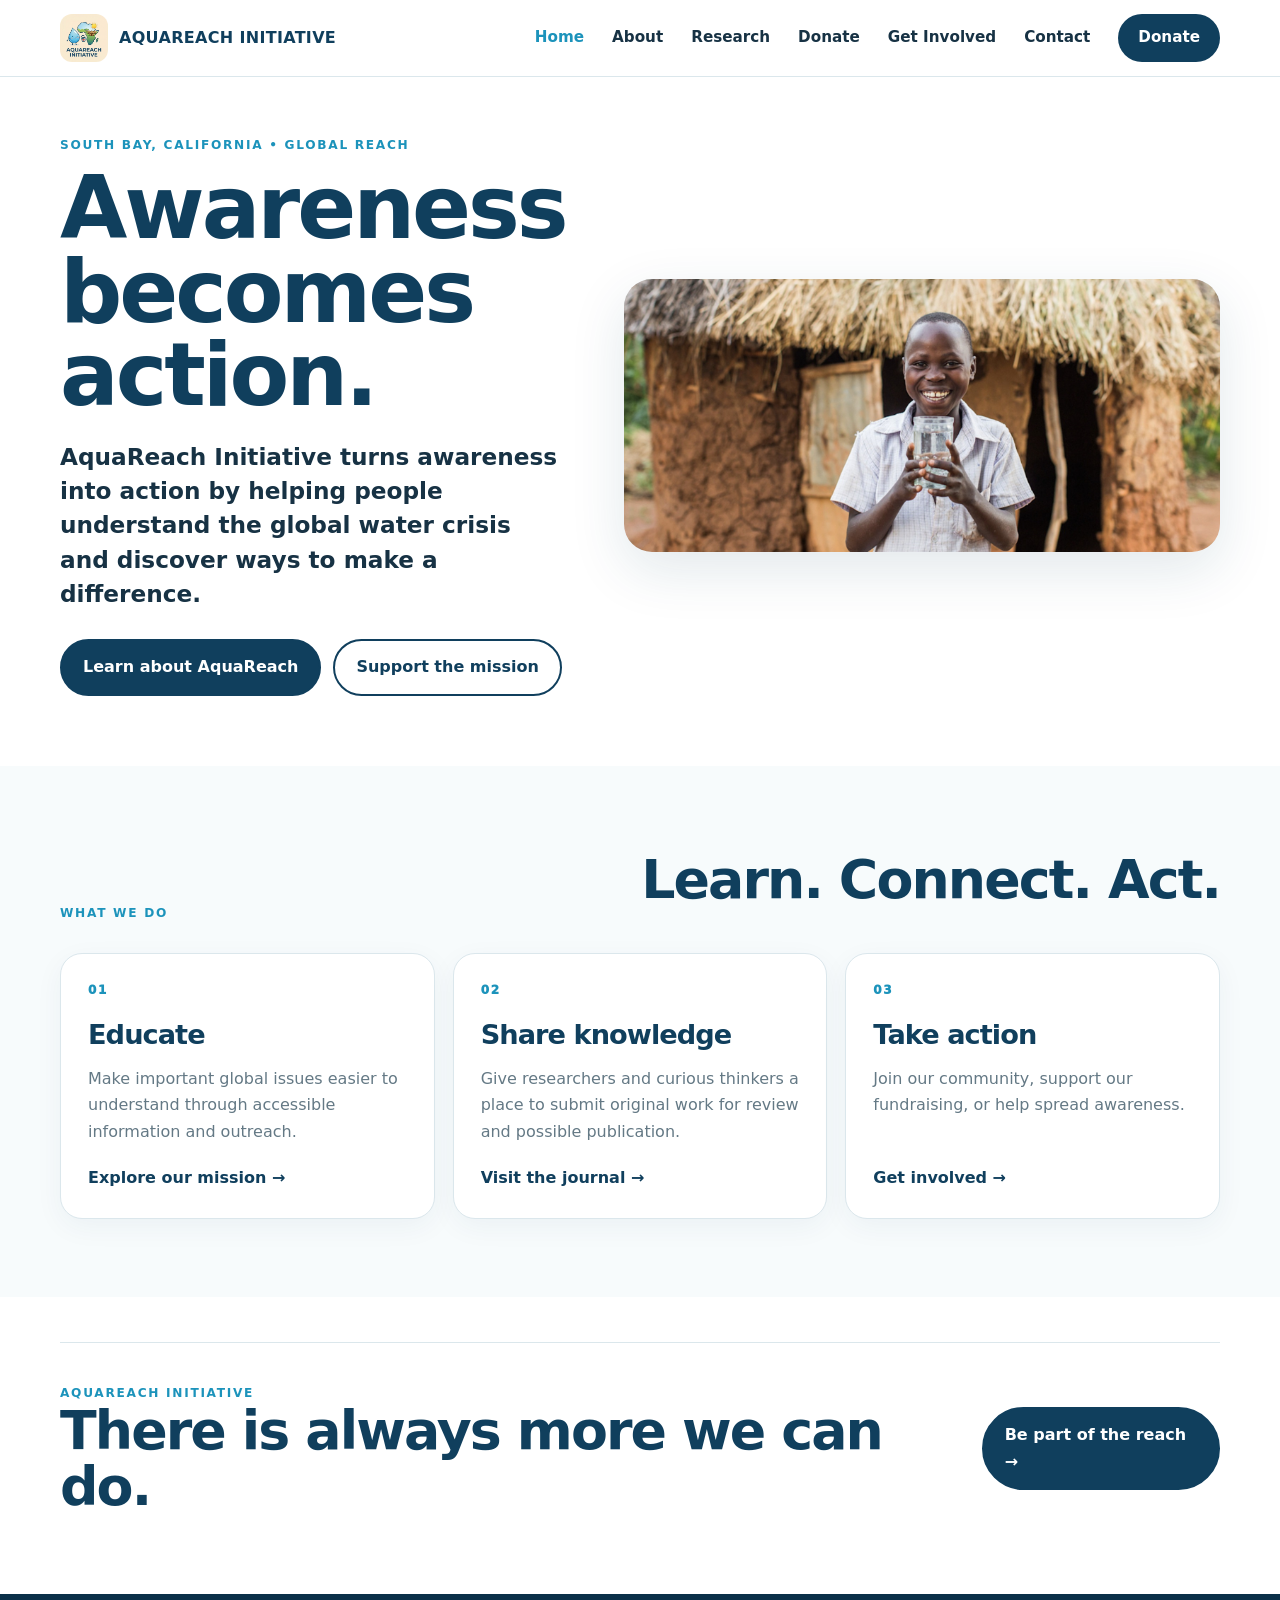
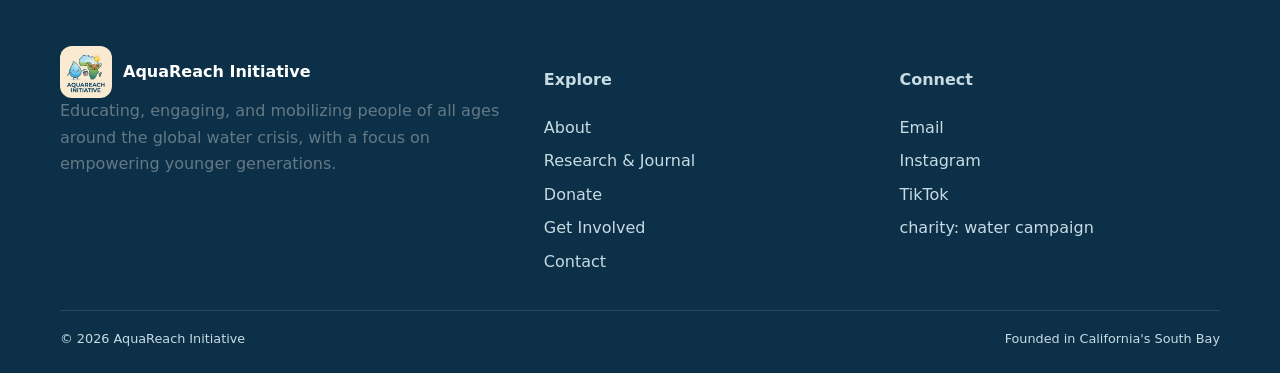
==== index.html @ 0bb64c7c "Update index.html" ====
<!doctype html><html lang="en"><head><meta charset="utf-8"><meta name="viewport" content="width=device-width,initial-scale=1">
<title>AquaReach Initiative | Awareness Becomes Action</title>
<meta name="description" content="AquaReach Initiative is a student-led, community-driven initiative founded in California's South Bay. We educate, engage, and empower people of all ages to learn about global issues and take action.">
<meta name="robots" content="index,follow"><meta property="og:title" content="AquaReach Initiative"><meta property="og:description" content="Awareness becomes action."><meta property="og:image" content="assets/hero-wide.jpg">
<link rel="stylesheet" href="styles.css"></head><body><header><div class="container nav">
<a class="brand" href="index.html"><img src="assets/logo.png" alt="AquaReach Initiative logo"><span>AQUAREACH INITIATIVE</span></a>
<button class="menu" aria-label="Open navigation">☰</button>
<nav class="links"><a href="index.html" class="active">Home</a><a href="about.html">About</a><a href="research.html">Research</a><a href="donate.html">Donate</a><a href="get-involved.html">Get Involved</a><a href="contact.html">Contact</a><a class="nav-cta" href="https://www.charitywater.org/aquareach-initiative/more-than-water-1" target="_blank" rel="noopener">Donate</a></nav></div></header>
<main>
<section class="home-hero">
<div class="container home-hero-grid">
<div class="home-copy">
<div class="eyebrow">South Bay, California • Global reach</div>
<h1>Awareness<br>becomes action.</h1>
<p class="hero-lead">AquaReach Initiative turns awareness into action by helping people understand the global water crisis and discover ways to make a difference.</p>
<div class="buttons"><a class="btn primary" href="about.html">Learn about AquaReach</a><a class="btn secondary" href="donate.html">Support the mission</a></div>
</div>
<div class="home-hero-photo"><img src="assets/hero-wide.jpg" alt="Child holding a glass of clean water"></div>
</div></section>

<section class="home-actions"><div class="container">
<div class="home-section-heading"><div class="eyebrow">What we do</div><h2>Learn. Connect. Act.</h2></div>
<div class="cards">
<a class="card action-card" href="about.html"><span class="action-number">01</span><h3>Educate</h3><p>Make important global issues easier to understand through accessible information and outreach.</p><span class="arrow">Explore our mission →</span></a>
<a class="card action-card" href="research.html"><span class="action-number">02</span><h3>Share knowledge</h3><p>Give researchers and curious thinkers a place to submit original work for review and possible publication.</p><span class="arrow">Visit the journal →</span></a>
<a class="card action-card" href="get-involved.html"><span class="action-number">03</span><h3>Take action</h3><p>Join our community, support our fundraising, or help spread awareness.</p><span class="arrow">Get involved →</span></a>
</div></div></section>

<section class="home-closing"><div class="container home-closing-inner">
<div><div class="eyebrow">AquaReach Initiative</div><h2>There is always more we can do.</h2></div>
<a class="btn primary" href="get-involved.html">Be part of the reach →</a>
</div></section>
</main><footer><div class="container">
<div class="footer-grid">
<div><div class="footer-brand"><img src="assets/logo.png" alt="AquaReach Initiative logo"><span>AquaReach Initiative</span></div>
<p>Educating, engaging, and mobilizing people of all ages around the global water crisis, with a focus on empowering younger generations.</p>
</div>
<div><h4>Explore</h4><div class="footer-links">
<a href="about.html">About</a><a href="research.html">Research & Journal</a><a href="donate.html">Donate</a><a href="get-involved.html">Get Involved</a><a href="contact.html">Contact</a>
</div></div>
<div><h4>Connect</h4><div class="footer-links">
<a href="mailto:aquareachinitiative@gmail.com">Email</a>
<a href="https://www.instagram.com/aquareachinitiative/" target="_blank" rel="noopener">Instagram</a>
<a href="https://www.tiktok.com/@aquareachinitiative" target="_blank" rel="noopener">TikTok</a>
<a href="https://www.charitywater.org/aquareach-initiative/more-than-water-1" target="_blank" rel="noopener">charity: water campaign</a>
</div></div>
</div>
<div class="copyright"><span>© 2026 AquaReach Initiative</span><span>Founded in California's South Bay</span></div>
</div></footer>
<script src="script.js"></script></body></html>
---- styles.css ----
:root{
  --navy:#103f5d; --navy2:#0b3048; --blue:#1c93bb; --sky:#eaf7fb;
  --cream:#fbf7ee; --ink:#173244; --muted:#647985; --line:#dbe7ec;
  --white:#fff; --shadow:0 18px 55px rgba(16,63,93,.12); --radius:24px;
}
*{box-sizing:border-box}
html{scroll-behavior:smooth}
body{margin:0;font-family:Inter,ui-sans-serif,system-ui,-apple-system,BlinkMacSystemFont,"Segoe UI",sans-serif;color:var(--ink);background:#fff;line-height:1.65}
img{display:block;max-width:100%} a{color:inherit;text-decoration:none}
.container{width:min(1160px,92%);margin:auto}
header{position:sticky;top:0;z-index:100;background:rgba(255,255,255,.96);backdrop-filter:blur(14px);border-bottom:1px solid var(--line)}
.nav{height:76px;display:flex;align-items:center;justify-content:space-between;gap:28px}
.brand{display:flex;align-items:center;gap:11px;color:var(--navy);font-weight:900;letter-spacing:.02em}
.brand img{width:48px;height:48px;object-fit:contain;border-radius:12px}
.brand span{font-size:1rem}
.links{display:flex;align-items:center;gap:28px;font-weight:750;font-size:.95rem}
.links a:hover{color:var(--blue)}
.nav-cta{background:var(--navy);color:#fff!important;padding:11px 20px;border-radius:999px}
.menu{display:none;border:0;background:transparent;font-size:1.7rem;color:var(--navy)}
.eyebrow{font-size:.76rem;font-weight:900;letter-spacing:.14em;text-transform:uppercase;color:var(--blue)}
h1,h2,h3{color:var(--navy);letter-spacing:-.035em}
h1{margin:12px 0 20px;font-size:clamp(3.2rem,6.3vw,5.8rem);line-height:.96}
h2{margin:8px 0 16px;font-size:clamp(2.2rem,4.2vw,3.6rem);line-height:1.03}
p{margin:0 0 16px;color:var(--muted)}
.lead{font-size:1.15rem;max-width:650px}
.btn{display:inline-flex;align-items:center;justify-content:center;border-radius:999px;padding:13px 21px;font-weight:900;border:2px solid var(--navy);transition:.2s}
.btn.primary{background:var(--navy);color:#fff}.btn.secondary{background:#fff;color:var(--navy)}
.btn:hover{transform:translateY(-2px);box-shadow:0 10px 24px rgba(16,63,93,.16)}
.buttons{display:flex;flex-wrap:wrap;gap:12px;margin-top:28px}

.hero{display:grid;grid-template-columns:1fr 1.05fr;gap:55px;align-items:center;padding:74px 0 84px}
.hero-copy .tagline{font-size:clamp(1.25rem,2.1vw,1.55rem);line-height:1.5;color:var(--ink);font-weight:750;max-width:620px}
.hero-copy .sub{max-width:610px;font-size:1.05rem}
.hero-image{height:580px;border-radius:30px;overflow:hidden;box-shadow:var(--shadow);position:relative;background:#dfeff3}
.hero-image img{width:100%;height:100%;object-fit:cover;object-position:center 48%}
.hero-badge{position:absolute;left:20px;bottom:20px;background:#fff;border-radius:18px;padding:14px 17px;box-shadow:0 12px 35px rgba(0,0,0,.15)}
.hero-badge strong{display:block;color:var(--navy);font-size:1.25rem}.hero-badge span{font-size:.82rem;color:var(--muted)}

.impact{background:var(--navy);padding:82px 0;color:#fff}
.impact h2{color:#fff}.impact .intro{max-width:720px;color:#cfe3ec;font-size:1.05rem}
.impact-grid{display:grid;grid-template-columns:repeat(4,1fr);gap:16px;margin-top:36px}
.impact-card{padding:28px 24px;border:1px solid rgba(255,255,255,.16);background:rgba(255,255,255,.055);border-radius:22px;min-height:165px}
.impact-card .number{font-size:clamp(2.5rem,4vw,3.8rem);font-weight:950;letter-spacing:-.055em;color:#fff;line-height:1}
.impact-card p{margin-top:12px;color:#d2e5ec;font-weight:700}

section{padding:88px 0}
.split{display:grid;grid-template-columns:1fr 1fr;gap:62px;align-items:center}
.section-head{max-width:760px;margin-bottom:34px}
.photo-card{border-radius:26px;overflow:hidden;box-shadow:var(--shadow);background:#eaf2f4}
.photo-card img{width:100%;height:470px;object-fit:cover}
.photo-card.tall img{height:560px}
.stats{display:grid;grid-template-columns:repeat(3,1fr);gap:14px;margin-top:25px}
.stat{background:var(--sky);padding:21px;border-radius:18px}
.stat strong{display:block;color:var(--navy);font-size:2rem;line-height:1;margin-bottom:9px}
.stat span{font-size:.82rem;font-weight:750;color:var(--muted)}
.small-note{font-size:.8rem;color:#72848d}

.issue{background:#f8fbfc}
.issue-grid{display:grid;grid-template-columns:1fr 1fr;gap:60px;align-items:start}
.issue-stats{display:grid;grid-template-columns:1fr 1fr;gap:15px}
.issue-stat{padding:24px;background:#fff;border:1px solid var(--line);border-radius:20px}
.issue-stat .big{font-size:2.5rem;font-weight:950;letter-spacing:-.05em;color:var(--navy);line-height:1}
.issue-stat p{font-size:.9rem;margin:10px 0 0;line-height:1.45}

.gallery-section{padding-top:35px}
.gallery{display:grid;grid-template-columns:1.35fr .82fr .82fr;grid-template-rows:250px 250px;gap:15px}
.gallery figure{margin:0;border-radius:21px;overflow:hidden;background:#e8f1f4}
.gallery figure img{width:100%;height:100%;object-fit:cover;transition:transform .4s}
.gallery figure:hover img{transform:scale(1.025)}
.gallery .large{grid-row:1 / span 2}
.gallery .portrait img{object-position:center top}
.gallery .wide{grid-column:2 / span 2}

.partnership{background:var(--cream)}
.partner-box{display:grid;grid-template-columns:360px 1fr;gap:55px;align-items:center;background:#fff;border:1px solid #eee6d6;border-radius:28px;padding:34px;box-shadow:var(--shadow)}
.partner-mark{display:flex;align-items:center;justify-content:center;gap:16px}
.partner-mark img{width:115px;height:115px;object-fit:contain;border-radius:20px}
.times{font-size:2rem;font-weight:900;color:#83949c}
.cw{font-size:1.55rem;font-weight:900;letter-spacing:-.04em;color:#173244;white-space:nowrap}
.partner-box p{max-width:650px}

.cta{padding-top:20px;padding-bottom:92px}
.cta-box{position:relative;min-height:430px;border-radius:30px;overflow:hidden;display:flex;align-items:flex-end;background:#174c69}
.cta-box img{position:absolute;inset:0;width:100%;height:100%;object-fit:cover;object-position:center 45%}
.cta-overlay{position:relative;width:100%;padding:54px;background:linear-gradient(90deg,rgba(7,40,60,.91) 0%,rgba(7,40,60,.68) 50%,rgba(7,40,60,.12) 100%)}
.cta-overlay h2{color:#fff;max-width:610px}.cta-overlay p{color:#e1eef3;max-width:590px}.cta-overlay .btn.secondary{border-color:#fff}

.page-hero{padding:90px 0 66px;background:linear-gradient(135deg,var(--sky),#fff 68%)}
.page-hero p{max-width:760px;font-size:1.12rem}
.story{font-size:1.08rem;color:#405966}
.quote{font-size:clamp(1.7rem,3vw,2.65rem);font-weight:850;line-height:1.2;color:var(--navy);border-left:5px solid var(--blue);padding-left:24px}
.cards{display:grid;grid-template-columns:repeat(3,1fr);gap:18px}
.card{padding:27px;border:1px solid var(--line);border-radius:22px;background:#fff;box-shadow:0 8px 28px rgba(16,63,93,.05)}
.card h3{margin:0 0 8px;font-size:1.3rem}.card p{margin:0}
.team-banner{background:var(--sky);border-radius:24px;padding:30px;display:flex;justify-content:space-between;align-items:center;gap:25px}
.team-banner .big{font-size:3.8rem;font-weight:950;color:var(--navy);line-height:1}
.approach{display:grid;grid-template-columns:repeat(4,1fr);gap:15px}.step{background:var(--sky);border-radius:19px;padding:24px}.step b{color:var(--blue);font-size:.75rem;letter-spacing:.12em}.step h3{margin:7px 0}

.donate-card{background:var(--navy);border-radius:28px;padding:48px;color:#fff;box-shadow:var(--shadow)}
.donate-card h2{color:#fff}.campaign{display:grid;grid-template-columns:1fr 1fr;gap:30px}.big-money{font-size:4.2rem;font-weight:950;line-height:1;color:#fff}.donate-card p{color:#d5e7ee}
.progress{height:13px;background:rgba(255,255,255,.16);border-radius:99px;overflow:hidden;margin:24px 0 8px}.progress span{display:block;width:2%;height:100%;background:#62c5e7;border-radius:99px}
.contact-grid{display:grid;grid-template-columns:.8fr 1.2fr;gap:28px}.form{padding:32px;border:1px solid var(--line);border-radius:25px}.field{margin-bottom:16px}.field label{display:block;font-weight:850;color:var(--navy);margin-bottom:6px}.field input,.field textarea{width:100%;padding:13px;border:1px solid #cadbe2;border-radius:12px;font:inherit}.field textarea{min-height:145px;resize:vertical}
.socials{display:flex;flex-wrap:wrap;gap:12px}.social{background:var(--sky);padding:12px 17px;border-radius:999px;color:var(--navy);font-weight:850}

footer{background:var(--navy2);color:#c8dbe3;padding:52px 0 24px}.footer-grid{display:grid;grid-template-columns:1.4fr 1fr 1fr;gap:35px}.footer-brand{display:flex;align-items:center;gap:11px;color:#fff;font-weight:900}.footer-brand img{width:52px;height:52px;border-radius:12px}.footer h4{color:#fff;margin:0 0 10px}.footer-links{display:grid;gap:7px}.footer-links a:hover{color:#fff}.copyright{border-top:1px solid rgba(255,255,255,.12);margin-top:35px;padding-top:17px;display:flex;justify-content:space-between;font-size:.8rem}

@media(max-width:920px){
 .links{display:none;position:absolute;top:76px;left:0;right:0;background:#fff;padding:18px 4%;flex-direction:column;align-items:stretch;border-bottom:1px solid var(--line);gap:16px}.links.open{display:flex}.nav-cta{text-align:center}.menu{display:block}
 .hero,.split,.issue-grid,.contact-grid{grid-template-columns:1fr}.hero{padding-top:52px}.hero-image{height:520px}
 .impact-grid{grid-template-columns:1fr 1fr}.cards{grid-template-columns:1fr 1fr}.approach{grid-template-columns:1fr 1fr}
 .partner-box{grid-template-columns:1fr;text-align:center}.partner-mark{justify-content:center}
 .gallery{grid-template-columns:1fr 1fr;grid-template-rows:260px 220px 220px}.gallery .large{grid-column:1 / span 2;grid-row:auto}.gallery .wide{grid-column:auto}
 .footer-grid{grid-template-columns:1fr 1fr}
}
@media(max-width:600px){
 .nav{height:70px}.brand span{font-size:.82rem}.hero{padding:42px 0 65px}.hero-image{height:430px}.hero h1{font-size:3.25rem}
 section{padding:68px 0}.impact-grid,.cards,.approach,.issue-stats,.stats,.footer-grid{grid-template-columns:1fr}.gallery{grid-template-columns:1fr;grid-template-rows:300px 245px 245px 245px 245px 245px}.gallery .large,.gallery .wide{grid-column:auto}
 .team-banner{display:block}.team-banner .big{margin-bottom:15px}.campaign{grid-template-columns:1fr}.big-money{font-size:3.5rem}
 .cta-overlay{padding:35px 25px}.cta-box{min-height:470px}.copyright{flex-direction:column}
}

/* Final hero framing: preserve the full photographic composition */
.hero-image{height:auto;aspect-ratio:16/10;min-height:0}
.hero-image img{object-fit:cover;object-position:center}
.hero{gap:48px}
@media(max-width:900px){.hero-image{aspect-ratio:16/10}.hero{grid-template-columns:1fr;gap:32px}.hero-image img{object-position:center}}
/* Research & Journal */
.research-intro{background:var(--sky)}
.research-grid{display:grid;grid-template-columns:1.1fr .9fr;gap:28px;align-items:stretch}
.research-card{background:#fff;border:1px solid rgba(20,60,90,.1);border-radius:24px;padding:30px;box-shadow:0 12px 30px rgba(10,40,60,.06)}
.research-card h3{margin-bottom:10px}
.research-topics{display:flex;flex-wrap:wrap;gap:9px;margin-top:18px}
.topic{padding:8px 12px;border-radius:999px;background:#edf7fa;color:var(--navy);font-weight:750;font-size:.88rem}
.review-steps{display:grid;grid-template-columns:repeat(3,1fr);gap:14px;margin-top:30px}
.review-step{padding:20px;border-radius:18px;background:var(--sky);border:1px solid rgba(20,60,90,.08)}
.review-step .step-number{font-size:1.8rem;font-weight:950;color:var(--blue)}
.journal-empty{text-align:center;padding:45px 25px;border:1.5px dashed rgba(20,60,90,.2);border-radius:22px;background:#fbfdfe}
.submit-note{font-size:.9rem;color:var(--muted);line-height:1.6;margin-top:14px}
@media(max-width:850px){.research-grid{grid-template-columns:1fr}.review-steps{grid-template-columns:1fr}}

/* v11 clean layout */
.links a.active{color:var(--blue)}
.home-hero{padding:58px 0 70px;background:#fff}
.home-hero-grid{display:grid;grid-template-columns:.88fr 1.12fr;gap:58px;align-items:center}
.home-copy h1{font-size:clamp(3.5rem,6.8vw,6.1rem);margin:12px 0 22px}
.home-copy .hero-lead{font-size:clamp(1.2rem,2vw,1.45rem);font-weight:750;line-height:1.48;color:var(--ink);max-width:650px}
.home-copy>p:not(.hero-lead){max-width:610px;font-size:1.02rem}
.home-hero-photo{border-radius:28px;overflow:hidden;background:#edf5f6;box-shadow:var(--shadow)}
.home-hero-photo img{width:100%;height:auto;display:block;object-fit:contain}
.home-actions{background:#f7fbfc;padding:78px 0}
.home-section-heading{display:flex;align-items:end;justify-content:space-between;margin-bottom:30px}
.action-card{display:flex;flex-direction:column;min-height:250px;transition:.2s}
.action-card:hover{transform:translateY(-4px);box-shadow:var(--shadow)}
.action-number{font-size:.75rem;font-weight:950;letter-spacing:.14em;color:var(--blue)}
.action-card h3{font-size:1.7rem;margin:12px 0 8px}
.action-card .arrow{margin-top:auto;padding-top:20px;color:var(--navy);font-weight:900}
.home-closing{padding:45px 0 80px}
.home-closing-inner{display:flex;justify-content:space-between;align-items:center;gap:30px;border-top:1px solid var(--line);padding-top:40px}
.home-closing h2{margin:0}
.light{color:#8bdaf2!important}
.light-note{color:#cfe3ec!important}
.partnership-title{max-width:760px;margin-bottom:28px}
.neat-partner{grid-template-columns:390px 1fr}
.neat-partner .partner-mark{padding:15px}
.neat-partner h3{font-size:1.5rem;margin:0 0 8px}
.neat-partner-mini{background:#fff;border:1px solid var(--line);border-radius:24px;padding:30px;box-shadow:0 10px 30px rgba(16,63,93,.06)}
.neat-partner-mini .partner-mark{justify-content:flex-start}
.neat-partner-mini .partner-mark img{width:90px;height:90px}
.neat-partner-mini>a{font-weight:900;color:var(--navy)}
.soft-section{background:#f7fbfc}
.source-note{font-size:.8rem;color:#6f8088;line-height:1.55;margin-top:20px}
.scope-note{margin-top:22px;padding:14px 16px;background:#f5fafb;border-radius:14px;font-size:.9rem}
.review-list{display:grid;gap:12px;margin:22px 0}
.review-list>div{display:flex;gap:14px;align-items:flex-start;padding:14px 0;border-bottom:1px solid var(--line)}
.review-list b{color:var(--blue);font-size:.85rem;letter-spacing:.08em}
.review-list span{font-weight:700;color:var(--ink)}
.submission-form-wrap{max-width:900px}
.submission-form{background:#fff;border:1px solid var(--line);border-radius:26px;padding:34px;box-shadow:0 12px 35px rgba(16,63,93,.06)}
.form-row{display:grid;grid-template-columns:1fr 1fr;gap:18px}
.field small{display:block;color:var(--muted);margin-top:6px;font-size:.82rem}
.field input[type=file]{padding:12px;background:#f7fbfc}
.form-footnote{font-size:.8rem;margin-top:14px}
.honeypot{position:absolute!important;left:-9999px!important;width:1px!important;height:1px!important;opacity:0!important}
.journal-placeholder{background:#f7fbfc}
.contact-panel{background:#f7fbfc;border:1px solid var(--line);border-radius:25px;padding:30px}
.contact-links{display:grid;gap:10px;margin-top:18px}
.contact-links a{background:#fff;border:1px solid var(--line);border-radius:16px;padding:17px 18px;display:flex;flex-direction:column}
.contact-links strong{color:var(--navy);font-size:1.05rem}
.contact-links span{color:var(--muted);font-size:.9rem;margin-top:3px}
@media(max-width:920px){
 .home-hero-grid{grid-template-columns:1fr;gap:32px}
 .home-copy h1{font-size:clamp(3.4rem,11vw,5.4rem)}
 .home-hero-photo{max-width:900px}
 .home-closing-inner{align-items:flex-start;flex-direction:column}
 .neat-partner{grid-template-columns:1fr}
 .form-row{grid-template-columns:1fr}
}
@media(max-width:600px){
 .home-hero{padding:35px 0 55px}
 .home-section-heading{display:block}
 .home-hero-photo{border-radius:20px}
 .submission-form{padding:22px}
 .partner-mark{gap:10px}
 .partner-mark img{width:85px;height:85px}
 .cw{font-size:1.25rem}
}

.impact-grid .impact-card{min-height:150px}
.impact-grid .impact-card:only-child{grid-column:1/-1}
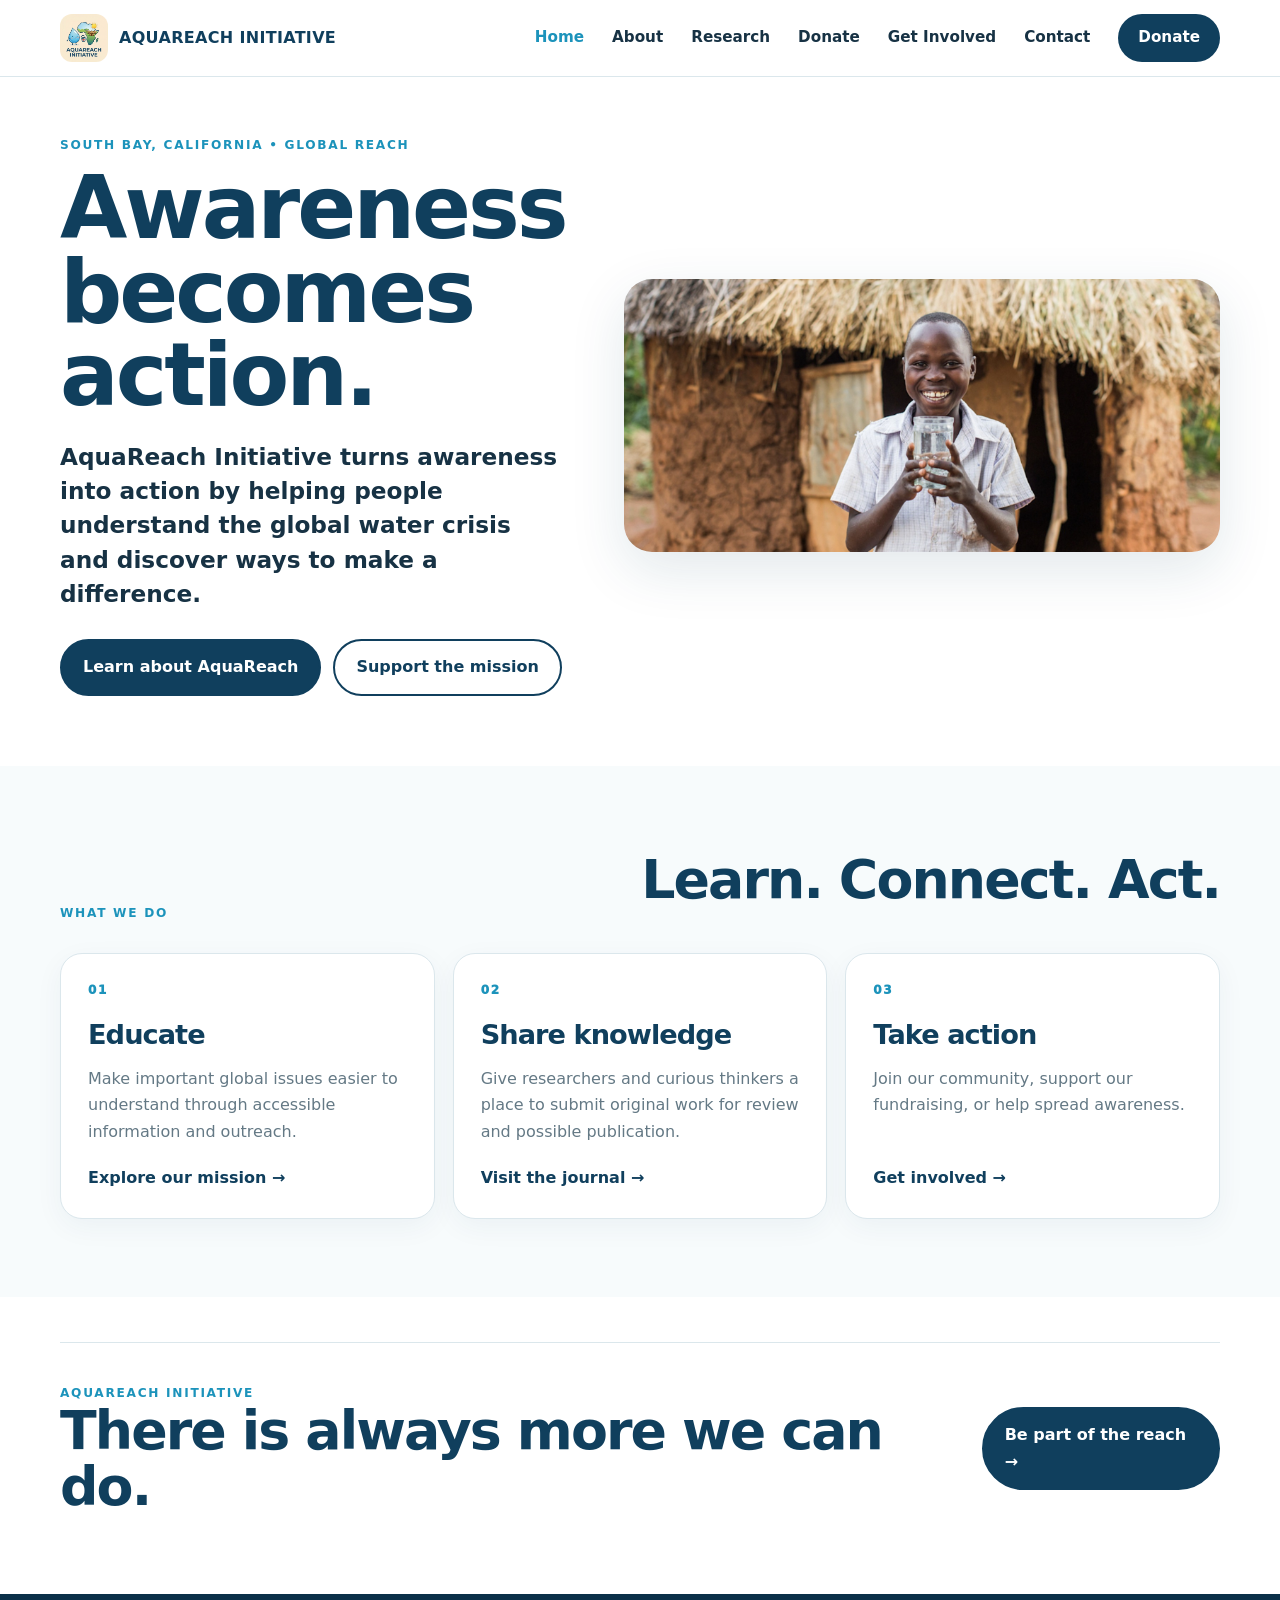
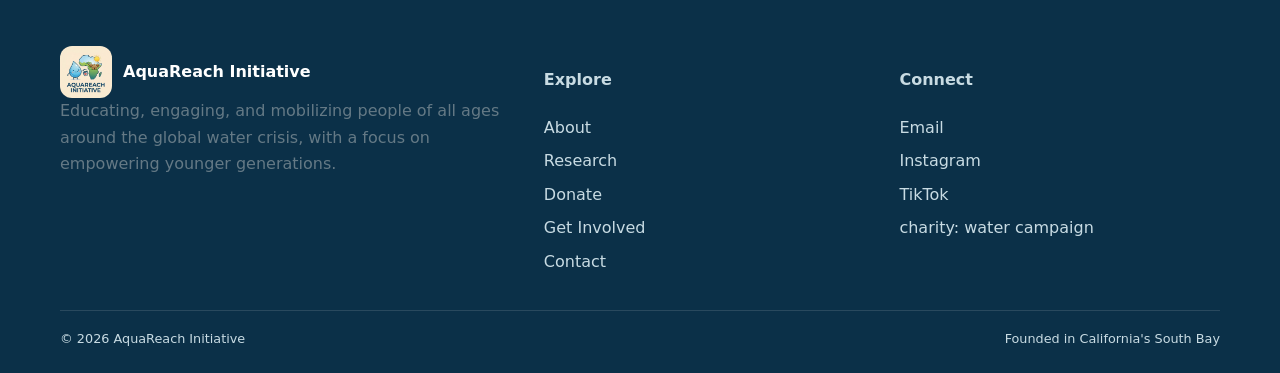
==== commit 61a3430e: "Update index.html" ====
--- a/index.html
+++ b/index.html
@@ -1,7 +1,8 @@
 <!doctype html><html lang="en"><head><meta charset="utf-8"><meta name="viewport" content="width=device-width,initial-scale=1">
 <title>AquaReach Initiative | Awareness Becomes Action</title>
+<link rel="icon" type="image/png" href="assets/logo.png">
 <meta name="description" content="AquaReach Initiative is a student-led, community-driven initiative founded in California's South Bay. We educate, engage, and empower people of all ages to learn about global issues and take action.">
-<meta name="robots" content="index,follow"><meta property="og:title" content="AquaReach Initiative"><meta property="og:description" content="Awareness becomes action."><meta property="og:image" content="assets/hero-wide.jpg">
+<meta name="robots" content="index,follow"><meta property="og:title" content="AquaReach Initiative"><meta property="og:description" content="Awareness becomes action."><meta property="og:image" content="https://aquareachinitiative.github.io/assets/logo.png">
 <link rel="stylesheet" href="styles.css"></head><body><header><div class="container nav">
 <a class="brand" href="index.html"><img src="assets/logo.png" alt="AquaReach Initiative logo"><span>AQUAREACH INITIATIVE</span></a>
 <button class="menu" aria-label="Open navigation">☰</button>
@@ -36,7 +37,7 @@
 <p>Educating, engaging, and mobilizing people of all ages around the global water crisis, with a focus on empowering younger generations.</p>
 </div>
 <div><h4>Explore</h4><div class="footer-links">
-<a href="about.html">About</a><a href="research.html">Research & Journal</a><a href="donate.html">Donate</a><a href="get-involved.html">Get Involved</a><a href="contact.html">Contact</a>
+<a href="about.html">About</a><a href="research.html">Research</a><a href="donate.html">Donate</a><a href="get-involved.html">Get Involved</a><a href="contact.html">Contact</a>
 </div></div>
 <div><h4>Connect</h4><div class="footer-links">
 <a href="mailto:aquareachinitiative@gmail.com">Email</a>
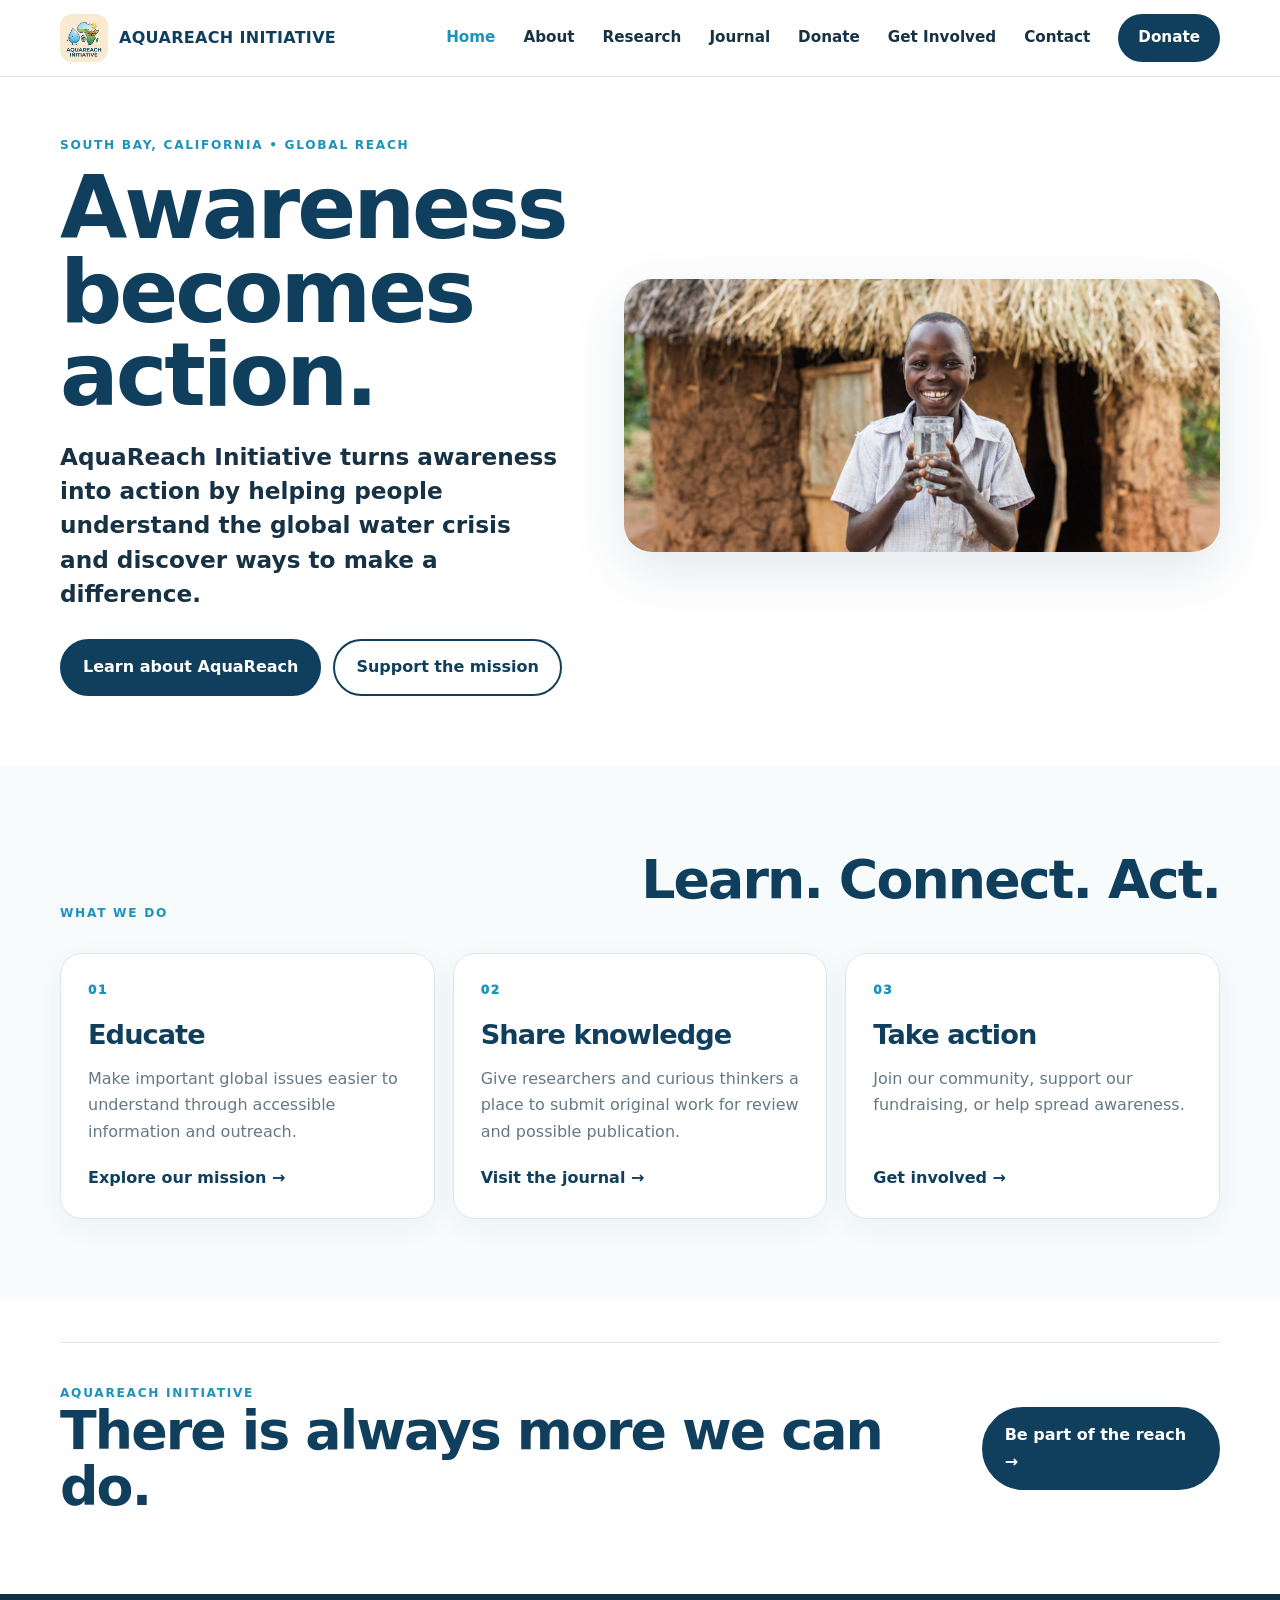
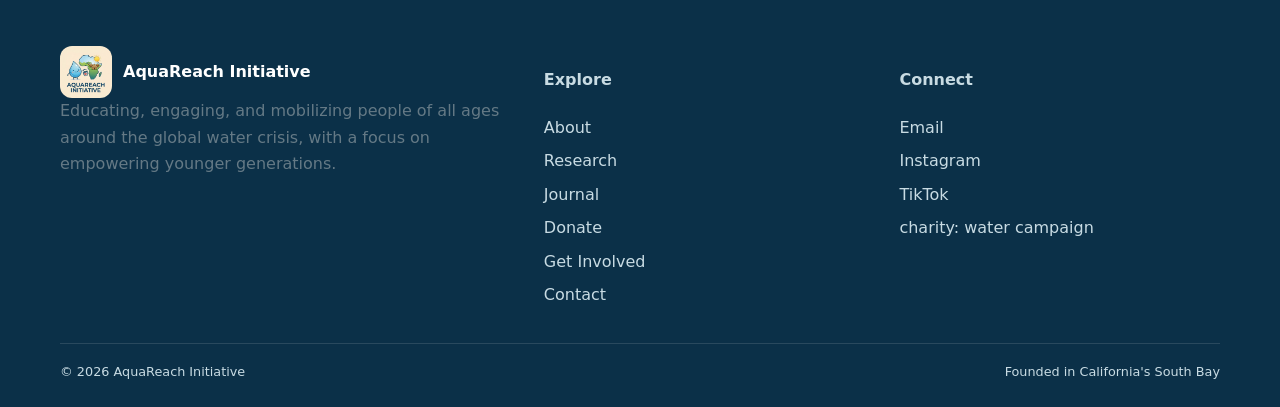
==== commit 4c6a94df: "Update index.html" ====
--- a/index.html
+++ b/index.html
@@ -6,7 +6,7 @@
 <link rel="stylesheet" href="styles.css"></head><body><header><div class="container nav">
 <a class="brand" href="index.html"><img src="assets/logo.png" alt="AquaReach Initiative logo"><span>AQUAREACH INITIATIVE</span></a>
 <button class="menu" aria-label="Open navigation">☰</button>
-<nav class="links"><a href="index.html" class="active">Home</a><a href="about.html">About</a><a href="research.html">Research</a><a href="donate.html">Donate</a><a href="get-involved.html">Get Involved</a><a href="contact.html">Contact</a><a class="nav-cta" href="https://www.charitywater.org/aquareach-initiative/more-than-water-1" target="_blank" rel="noopener">Donate</a></nav></div></header>
+<nav class="links"><a href="index.html" class="active">Home</a><a href="about.html">About</a><a href="research.html">Research</a><a href="journal.html">Journal</a><a href="donate.html">Donate</a><a href="get-involved.html">Get Involved</a><a href="contact.html">Contact</a><a class="nav-cta" href="https://www.charitywater.org/aquareach-initiative/more-than-water-1" target="_blank" rel="noopener">Donate</a></nav></div></header>
 <main>
 <section class="home-hero">
 <div class="container home-hero-grid">
@@ -37,7 +37,7 @@
 <p>Educating, engaging, and mobilizing people of all ages around the global water crisis, with a focus on empowering younger generations.</p>
 </div>
 <div><h4>Explore</h4><div class="footer-links">
-<a href="about.html">About</a><a href="research.html">Research</a><a href="donate.html">Donate</a><a href="get-involved.html">Get Involved</a><a href="contact.html">Contact</a>
+<a href="about.html">About</a><a href="research.html">Research</a><a href="journal.html">Journal</a><a href="donate.html">Donate</a><a href="get-involved.html">Get Involved</a><a href="contact.html">Contact</a>
 </div></div>
 <div><h4>Connect</h4><div class="footer-links">
 <a href="mailto:aquareachinitiative@gmail.com">Email</a>
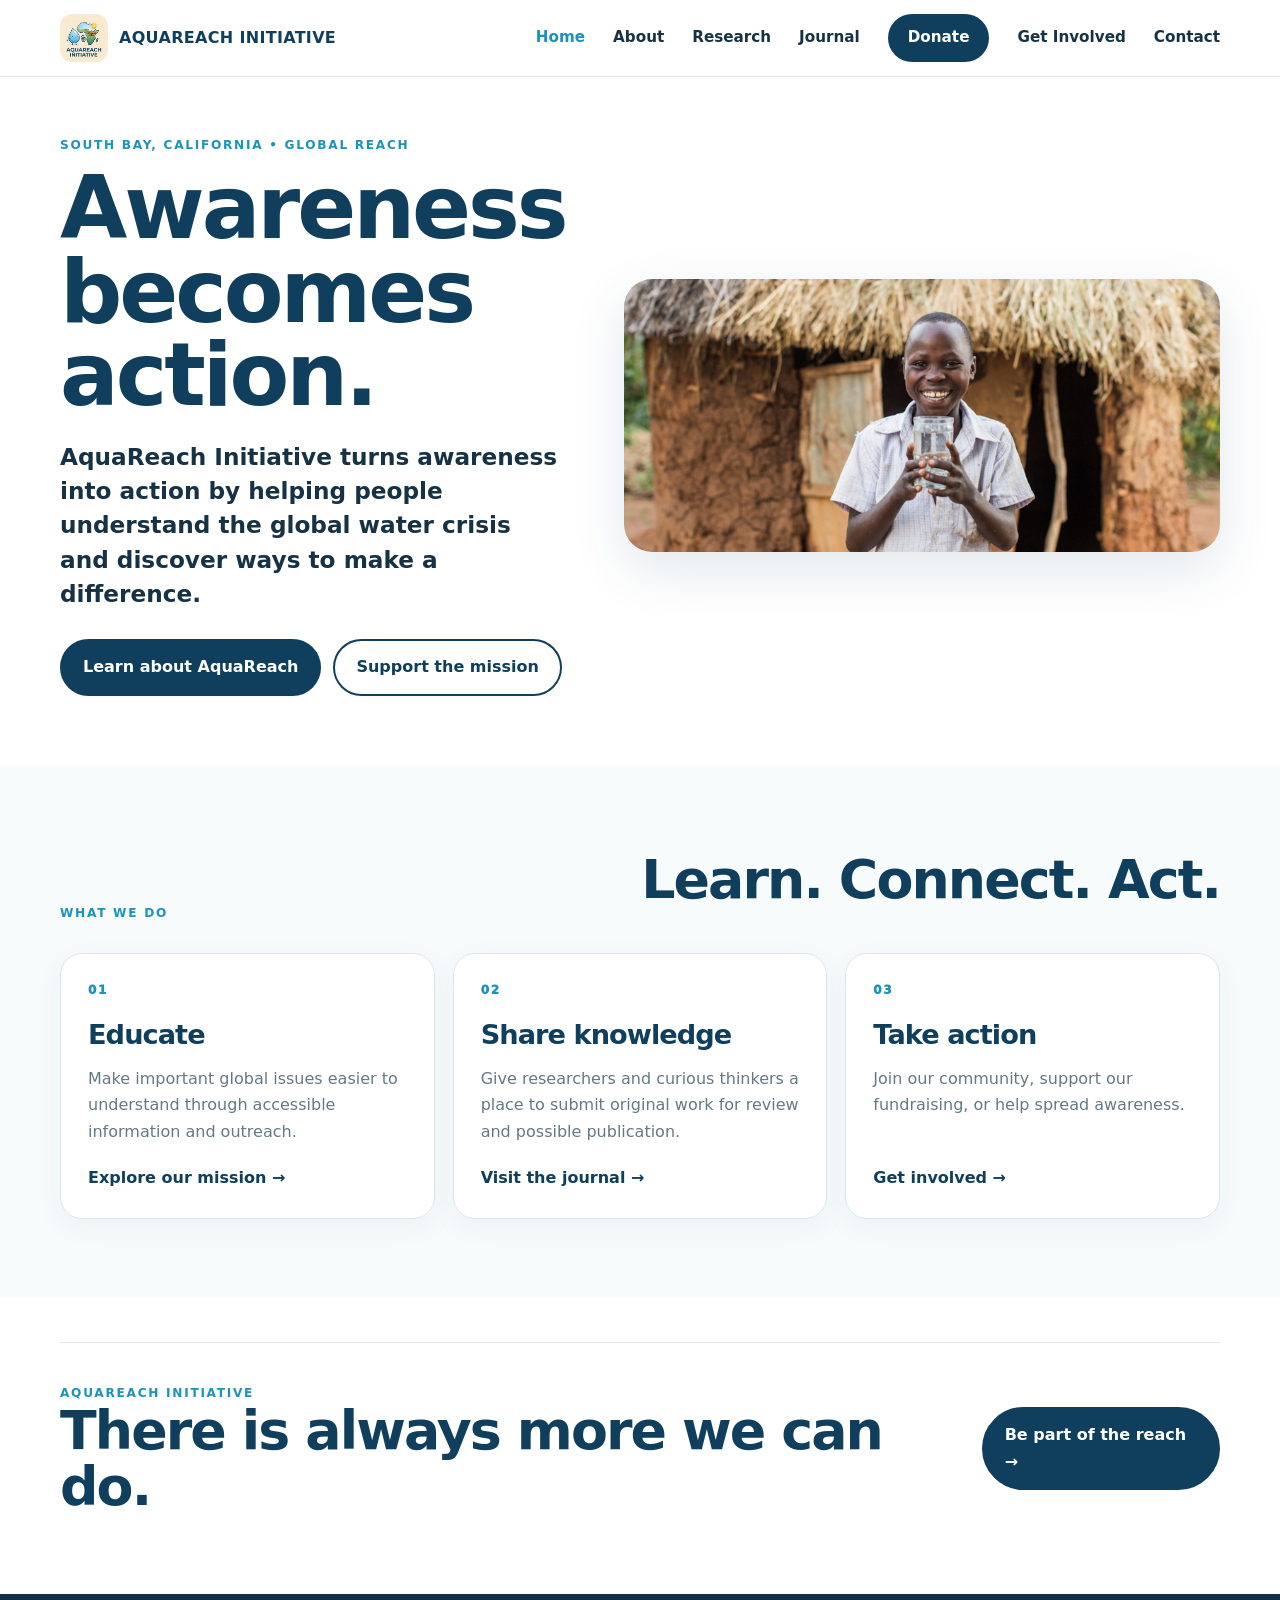
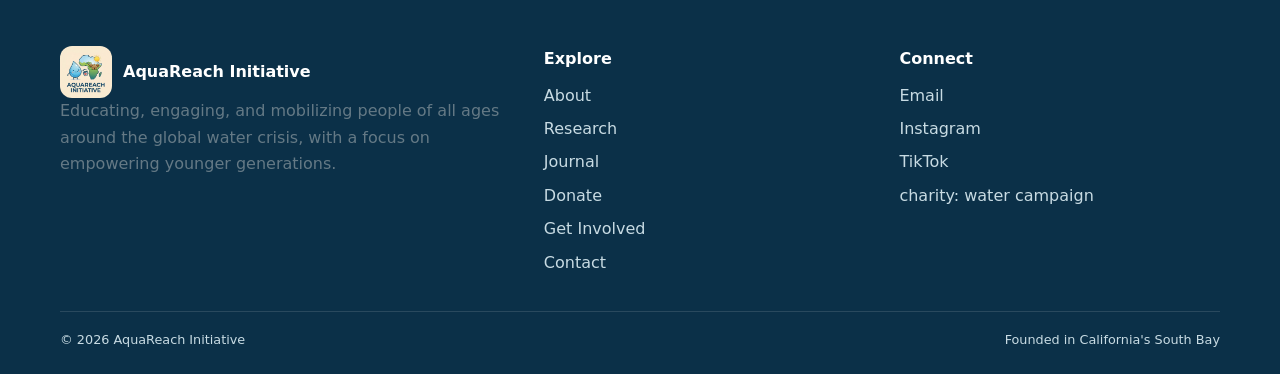
==== commit 7ea11dcb: "Update index.html" ====
--- a/index.html
+++ b/index.html
@@ -1,51 +1,429 @@
-<!doctype html><html lang="en"><head><meta charset="utf-8"><meta name="viewport" content="width=device-width,initial-scale=1">
+<!doctype html>
+<html lang="en">
+
+<head>
+<meta charset="utf-8">
+<meta name="viewport" content="width=device-width,initial-scale=1">
+
 <title>AquaReach Initiative | Awareness Becomes Action</title>
+
 <link rel="icon" type="image/png" href="assets/logo.png">
-<meta name="description" content="AquaReach Initiative is a student-led, community-driven initiative founded in California's South Bay. We educate, engage, and empower people of all ages to learn about global issues and take action.">
-<meta name="robots" content="index,follow"><meta property="og:title" content="AquaReach Initiative"><meta property="og:description" content="Awareness becomes action."><meta property="og:image" content="https://aquareachinitiative.github.io/assets/logo.png">
-<link rel="stylesheet" href="styles.css"></head><body><header><div class="container nav">
-<a class="brand" href="index.html"><img src="assets/logo.png" alt="AquaReach Initiative logo"><span>AQUAREACH INITIATIVE</span></a>
-<button class="menu" aria-label="Open navigation">☰</button>
-<nav class="links"><a href="index.html" class="active">Home</a><a href="about.html">About</a><a href="research.html">Research</a><a href="journal.html">Journal</a><a href="donate.html">Donate</a><a href="get-involved.html">Get Involved</a><a href="contact.html">Contact</a><a class="nav-cta" href="https://www.charitywater.org/aquareach-initiative/more-than-water-1" target="_blank" rel="noopener">Donate</a></nav></div></header>
+
+<meta
+name="description"
+content="AquaReach Initiative is a student-led, community-driven initiative founded in California's South Bay. We educate, engage, and empower people of all ages to learn about global issues and take action.">
+
+<meta name="robots" content="index,follow">
+
+<meta property="og:title" content="AquaReach Initiative">
+<meta property="og:description" content="Awareness becomes action.">
+<meta
+property="og:image"
+content="https://aquareachinitiative.github.io/assets/logo.png">
+
+<link rel="stylesheet" href="styles.css">
+</head>
+
+
+<body>
+
+<header>
+
+<div class="container nav">
+
+<a class="brand" href="index.html">
+
+<img
+src="assets/logo.png"
+alt="AquaReach Initiative logo">
+
+<span>AQUAREACH INITIATIVE</span>
+
+</a>
+
+
+<button
+class="menu"
+aria-label="Open navigation">
+☰
+</button>
+
+
+<nav class="links">
+
+<a href="index.html" class="active">
+Home
+</a>
+
+<a href="about.html">
+About
+</a>
+
+<a href="research.html">
+Research
+</a>
+
+<a href="journal.html">
+Journal
+</a>
+
+<a
+class="nav-cta"
+href="donate.html">
+Donate
+</a>
+
+<a href="get-involved.html">
+Get Involved
+</a>
+
+<a href="contact.html">
+Contact
+</a>
+
+</nav>
+
+</div>
+
+</header>
+
+
 <main>
+
+
 <section class="home-hero">
+
 <div class="container home-hero-grid">
+
+
 <div class="home-copy">
-<div class="eyebrow">South Bay, California • Global reach</div>
-<h1>Awareness<br>becomes action.</h1>
-<p class="hero-lead">AquaReach Initiative turns awareness into action by helping people understand the global water crisis and discover ways to make a difference.</p>
-<div class="buttons"><a class="btn primary" href="about.html">Learn about AquaReach</a><a class="btn secondary" href="donate.html">Support the mission</a></div>
-</div>
-<div class="home-hero-photo"><img src="assets/hero-wide.jpg" alt="Child holding a glass of clean water"></div>
-</div></section>
-
-<section class="home-actions"><div class="container">
-<div class="home-section-heading"><div class="eyebrow">What we do</div><h2>Learn. Connect. Act.</h2></div>
+
+<div class="eyebrow">
+South Bay, California • Global reach
+</div>
+
+
+<h1>
+Awareness<br>
+becomes action.
+</h1>
+
+
+<p class="hero-lead">
+AquaReach Initiative turns awareness into action by helping people
+understand the global water crisis and discover ways to make a
+difference.
+</p>
+
+
+<div class="buttons">
+
+<a
+class="btn primary"
+href="about.html">
+Learn about AquaReach
+</a>
+
+
+<a
+class="btn secondary"
+href="donate.html">
+Support the mission
+</a>
+
+</div>
+
+</div>
+
+
+<div class="home-hero-photo">
+
+<img
+src="assets/hero-wide.jpg"
+alt="Child holding a glass of clean water">
+
+</div>
+
+</div>
+
+</section>
+
+
+
+<section class="home-actions">
+
+<div class="container">
+
+
+<div class="home-section-heading">
+
+<div class="eyebrow">
+What we do
+</div>
+
+<h2>
+Learn. Connect. Act.
+</h2>
+
+</div>
+
+
 <div class="cards">
-<a class="card action-card" href="about.html"><span class="action-number">01</span><h3>Educate</h3><p>Make important global issues easier to understand through accessible information and outreach.</p><span class="arrow">Explore our mission →</span></a>
-<a class="card action-card" href="research.html"><span class="action-number">02</span><h3>Share knowledge</h3><p>Give researchers and curious thinkers a place to submit original work for review and possible publication.</p><span class="arrow">Visit the journal →</span></a>
-<a class="card action-card" href="get-involved.html"><span class="action-number">03</span><h3>Take action</h3><p>Join our community, support our fundraising, or help spread awareness.</p><span class="arrow">Get involved →</span></a>
-</div></div></section>
-
-<section class="home-closing"><div class="container home-closing-inner">
-<div><div class="eyebrow">AquaReach Initiative</div><h2>There is always more we can do.</h2></div>
-<a class="btn primary" href="get-involved.html">Be part of the reach →</a>
-</div></section>
-</main><footer><div class="container">
+
+
+<a
+class="card action-card"
+href="about.html">
+
+<span class="action-number">
+01
+</span>
+
+<h3>
+Educate
+</h3>
+
+<p>
+Make important global issues easier to understand through
+accessible information and outreach.
+</p>
+
+<span class="arrow">
+Explore our mission →
+</span>
+
+</a>
+
+
+
+<a
+class="card action-card"
+href="research.html">
+
+<span class="action-number">
+02
+</span>
+
+<h3>
+Share knowledge
+</h3>
+
+<p>
+Give researchers and curious thinkers a place to submit original
+work for review and possible publication.
+</p>
+
+<span class="arrow">
+Visit the journal →
+</span>
+
+</a>
+
+
+
+<a
+class="card action-card"
+href="get-involved.html">
+
+<span class="action-number">
+03
+</span>
+
+<h3>
+Take action
+</h3>
+
+<p>
+Join our community, support our fundraising, or help spread
+awareness.
+</p>
+
+<span class="arrow">
+Get involved →
+</span>
+
+</a>
+
+
+</div>
+
+</div>
+
+</section>
+
+
+
+<section class="home-closing">
+
+<div class="container home-closing-inner">
+
+
+<div>
+
+<div class="eyebrow">
+AquaReach Initiative
+</div>
+
+<h2>
+There is always more we can do.
+</h2>
+
+</div>
+
+
+<a
+class="btn primary"
+href="get-involved.html">
+Be part of the reach →
+</a>
+
+
+</div>
+
+</section>
+
+
+</main>
+
+
+
+<footer>
+
+<div class="container">
+
+
 <div class="footer-grid">
-<div><div class="footer-brand"><img src="assets/logo.png" alt="AquaReach Initiative logo"><span>AquaReach Initiative</span></div>
-<p>Educating, engaging, and mobilizing people of all ages around the global water crisis, with a focus on empowering younger generations.</p>
-</div>
-<div><h4>Explore</h4><div class="footer-links">
-<a href="about.html">About</a><a href="research.html">Research</a><a href="journal.html">Journal</a><a href="donate.html">Donate</a><a href="get-involved.html">Get Involved</a><a href="contact.html">Contact</a>
-</div></div>
-<div><h4>Connect</h4><div class="footer-links">
-<a href="mailto:aquareachinitiative@gmail.com">Email</a>
-<a href="https://www.instagram.com/aquareachinitiative/" target="_blank" rel="noopener">Instagram</a>
-<a href="https://www.tiktok.com/@aquareachinitiative" target="_blank" rel="noopener">TikTok</a>
-<a href="https://www.charitywater.org/aquareach-initiative/more-than-water-1" target="_blank" rel="noopener">charity: water campaign</a>
-</div></div>
-</div>
-<div class="copyright"><span>© 2026 AquaReach Initiative</span><span>Founded in California's South Bay</span></div>
-</div></footer>
-<script src="script.js"></script></body></html>
+
+
+<div>
+
+<div class="footer-brand">
+
+<img
+src="assets/logo.png"
+alt="AquaReach Initiative logo">
+
+<span>
+AquaReach Initiative
+</span>
+
+</div>
+
+
+<p>
+Educating, engaging, and mobilizing people of all ages around the
+global water crisis, with a focus on empowering younger generations.
+</p>
+
+</div>
+
+
+
+<div>
+
+<h4>
+Explore
+</h4>
+
+
+<div class="footer-links">
+
+<a href="about.html">
+About
+</a>
+
+<a href="research.html">
+Research
+</a>
+
+<a href="journal.html">
+Journal
+</a>
+
+<a href="donate.html">
+Donate
+</a>
+
+<a href="get-involved.html">
+Get Involved
+</a>
+
+<a href="contact.html">
+Contact
+</a>
+
+</div>
+
+</div>
+
+
+
+<div>
+
+<h4>
+Connect
+</h4>
+
+
+<div class="footer-links">
+
+<a href="mailto:aquareachinitiative@gmail.com">
+Email
+</a>
+
+
+<a
+href="https://www.instagram.com/aquareachinitiative/"
+target="_blank"
+rel="noopener">
+Instagram
+</a>
+
+
+<a
+href="https://www.tiktok.com/@aquareachinitiative"
+target="_blank"
+rel="noopener">
+TikTok
+</a>
+
+
+<a
+href="https://www.charitywater.org/aquareach-initiative/more-than-water-1"
+target="_blank"
+rel="noopener">
+charity: water campaign
+</a>
+
+</div>
+
+</div>
+
+
+</div>
+
+
+
+<div class="copyright">
+
+<span>
+© 2026 AquaReach Initiative
+</span>
+
+<span>
+Founded in California's South Bay
+</span>
+
+</div>
+
+
+</div>
+
+</footer>
+
+
+<script src="script.js"></script>
+
+</body>
+
+</html>
--- a/styles.css
+++ b/styles.css
@@ -1,210 +1,1575 @@
-
 :root{
-  --navy:#103f5d; --navy2:#0b3048; --blue:#1c93bb; --sky:#eaf7fb;
-  --cream:#fbf7ee; --ink:#173244; --muted:#647985; --line:#dbe7ec;
-  --white:#fff; --shadow:0 18px 55px rgba(16,63,93,.12); --radius:24px;
-}
-*{box-sizing:border-box}
-html{scroll-behavior:smooth}
-body{margin:0;font-family:Inter,ui-sans-serif,system-ui,-apple-system,BlinkMacSystemFont,"Segoe UI",sans-serif;color:var(--ink);background:#fff;line-height:1.65}
-img{display:block;max-width:100%} a{color:inherit;text-decoration:none}
-.container{width:min(1160px,92%);margin:auto}
-header{position:sticky;top:0;z-index:100;background:rgba(255,255,255,.96);backdrop-filter:blur(14px);border-bottom:1px solid var(--line)}
-.nav{height:76px;display:flex;align-items:center;justify-content:space-between;gap:28px}
-.brand{display:flex;align-items:center;gap:11px;color:var(--navy);font-weight:900;letter-spacing:.02em}
-.brand img{width:48px;height:48px;object-fit:contain;border-radius:12px}
-.brand span{font-size:1rem}
-.links{display:flex;align-items:center;gap:28px;font-weight:750;font-size:.95rem}
-.links a:hover{color:var(--blue)}
-.nav-cta{background:var(--navy);color:#fff!important;padding:11px 20px;border-radius:999px}
-.menu{display:none;border:0;background:transparent;font-size:1.7rem;color:var(--navy)}
-.eyebrow{font-size:.76rem;font-weight:900;letter-spacing:.14em;text-transform:uppercase;color:var(--blue)}
-h1,h2,h3{color:var(--navy);letter-spacing:-.035em}
-h1{margin:12px 0 20px;font-size:clamp(3.2rem,6.3vw,5.8rem);line-height:.96}
-h2{margin:8px 0 16px;font-size:clamp(2.2rem,4.2vw,3.6rem);line-height:1.03}
-p{margin:0 0 16px;color:var(--muted)}
-.lead{font-size:1.15rem;max-width:650px}
-.btn{display:inline-flex;align-items:center;justify-content:center;border-radius:999px;padding:13px 21px;font-weight:900;border:2px solid var(--navy);transition:.2s}
-.btn.primary{background:var(--navy);color:#fff}.btn.secondary{background:#fff;color:var(--navy)}
-.btn:hover{transform:translateY(-2px);box-shadow:0 10px 24px rgba(16,63,93,.16)}
-.buttons{display:flex;flex-wrap:wrap;gap:12px;margin-top:28px}
-
-.hero{display:grid;grid-template-columns:1fr 1.05fr;gap:55px;align-items:center;padding:74px 0 84px}
-.hero-copy .tagline{font-size:clamp(1.25rem,2.1vw,1.55rem);line-height:1.5;color:var(--ink);font-weight:750;max-width:620px}
-.hero-copy .sub{max-width:610px;font-size:1.05rem}
-.hero-image{height:580px;border-radius:30px;overflow:hidden;box-shadow:var(--shadow);position:relative;background:#dfeff3}
-.hero-image img{width:100%;height:100%;object-fit:cover;object-position:center 48%}
-.hero-badge{position:absolute;left:20px;bottom:20px;background:#fff;border-radius:18px;padding:14px 17px;box-shadow:0 12px 35px rgba(0,0,0,.15)}
-.hero-badge strong{display:block;color:var(--navy);font-size:1.25rem}.hero-badge span{font-size:.82rem;color:var(--muted)}
-
-.impact{background:var(--navy);padding:82px 0;color:#fff}
-.impact h2{color:#fff}.impact .intro{max-width:720px;color:#cfe3ec;font-size:1.05rem}
-.impact-grid{display:grid;grid-template-columns:repeat(4,1fr);gap:16px;margin-top:36px}
-.impact-card{padding:28px 24px;border:1px solid rgba(255,255,255,.16);background:rgba(255,255,255,.055);border-radius:22px;min-height:165px}
-.impact-card .number{font-size:clamp(2.5rem,4vw,3.8rem);font-weight:950;letter-spacing:-.055em;color:#fff;line-height:1}
-.impact-card p{margin-top:12px;color:#d2e5ec;font-weight:700}
-
-section{padding:88px 0}
-.split{display:grid;grid-template-columns:1fr 1fr;gap:62px;align-items:center}
-.section-head{max-width:760px;margin-bottom:34px}
-.photo-card{border-radius:26px;overflow:hidden;box-shadow:var(--shadow);background:#eaf2f4}
-.photo-card img{width:100%;height:470px;object-fit:cover}
-.photo-card.tall img{height:560px}
-.stats{display:grid;grid-template-columns:repeat(3,1fr);gap:14px;margin-top:25px}
-.stat{background:var(--sky);padding:21px;border-radius:18px}
-.stat strong{display:block;color:var(--navy);font-size:2rem;line-height:1;margin-bottom:9px}
-.stat span{font-size:.82rem;font-weight:750;color:var(--muted)}
-.small-note{font-size:.8rem;color:#72848d}
-
-.issue{background:#f8fbfc}
-.issue-grid{display:grid;grid-template-columns:1fr 1fr;gap:60px;align-items:start}
-.issue-stats{display:grid;grid-template-columns:1fr 1fr;gap:15px}
-.issue-stat{padding:24px;background:#fff;border:1px solid var(--line);border-radius:20px}
-.issue-stat .big{font-size:2.5rem;font-weight:950;letter-spacing:-.05em;color:var(--navy);line-height:1}
-.issue-stat p{font-size:.9rem;margin:10px 0 0;line-height:1.45}
-
-.gallery-section{padding-top:35px}
-.gallery{display:grid;grid-template-columns:1.35fr .82fr .82fr;grid-template-rows:250px 250px;gap:15px}
-.gallery figure{margin:0;border-radius:21px;overflow:hidden;background:#e8f1f4}
-.gallery figure img{width:100%;height:100%;object-fit:cover;transition:transform .4s}
-.gallery figure:hover img{transform:scale(1.025)}
-.gallery .large{grid-row:1 / span 2}
-.gallery .portrait img{object-position:center top}
-.gallery .wide{grid-column:2 / span 2}
-
-.partnership{background:var(--cream)}
-.partner-box{display:grid;grid-template-columns:360px 1fr;gap:55px;align-items:center;background:#fff;border:1px solid #eee6d6;border-radius:28px;padding:34px;box-shadow:var(--shadow)}
-.partner-mark{display:flex;align-items:center;justify-content:center;gap:16px}
-.partner-mark img{width:115px;height:115px;object-fit:contain;border-radius:20px}
-.times{font-size:2rem;font-weight:900;color:#83949c}
-.cw{font-size:1.55rem;font-weight:900;letter-spacing:-.04em;color:#173244;white-space:nowrap}
-.partner-box p{max-width:650px}
-
-.cta{padding-top:20px;padding-bottom:92px}
-.cta-box{position:relative;min-height:430px;border-radius:30px;overflow:hidden;display:flex;align-items:flex-end;background:#174c69}
-.cta-box img{position:absolute;inset:0;width:100%;height:100%;object-fit:cover;object-position:center 45%}
-.cta-overlay{position:relative;width:100%;padding:54px;background:linear-gradient(90deg,rgba(7,40,60,.91) 0%,rgba(7,40,60,.68) 50%,rgba(7,40,60,.12) 100%)}
-.cta-overlay h2{color:#fff;max-width:610px}.cta-overlay p{color:#e1eef3;max-width:590px}.cta-overlay .btn.secondary{border-color:#fff}
-
-.page-hero{padding:90px 0 66px;background:linear-gradient(135deg,var(--sky),#fff 68%)}
-.page-hero p{max-width:760px;font-size:1.12rem}
-.story{font-size:1.08rem;color:#405966}
-.quote{font-size:clamp(1.7rem,3vw,2.65rem);font-weight:850;line-height:1.2;color:var(--navy);border-left:5px solid var(--blue);padding-left:24px}
-.cards{display:grid;grid-template-columns:repeat(3,1fr);gap:18px}
-.card{padding:27px;border:1px solid var(--line);border-radius:22px;background:#fff;box-shadow:0 8px 28px rgba(16,63,93,.05)}
-.card h3{margin:0 0 8px;font-size:1.3rem}.card p{margin:0}
-.team-banner{background:var(--sky);border-radius:24px;padding:30px;display:flex;justify-content:space-between;align-items:center;gap:25px}
-.team-banner .big{font-size:3.8rem;font-weight:950;color:var(--navy);line-height:1}
-.approach{display:grid;grid-template-columns:repeat(4,1fr);gap:15px}.step{background:var(--sky);border-radius:19px;padding:24px}.step b{color:var(--blue);font-size:.75rem;letter-spacing:.12em}.step h3{margin:7px 0}
-
-.donate-card{background:var(--navy);border-radius:28px;padding:48px;color:#fff;box-shadow:var(--shadow)}
-.donate-card h2{color:#fff}.campaign{display:grid;grid-template-columns:1fr 1fr;gap:30px}.big-money{font-size:4.2rem;font-weight:950;line-height:1;color:#fff}.donate-card p{color:#d5e7ee}
-.progress{height:13px;background:rgba(255,255,255,.16);border-radius:99px;overflow:hidden;margin:24px 0 8px}.progress span{display:block;width:2%;height:100%;background:#62c5e7;border-radius:99px}
-.contact-grid{display:grid;grid-template-columns:.8fr 1.2fr;gap:28px}.form{padding:32px;border:1px solid var(--line);border-radius:25px}.field{margin-bottom:16px}.field label{display:block;font-weight:850;color:var(--navy);margin-bottom:6px}.field input,.field textarea{width:100%;padding:13px;border:1px solid #cadbe2;border-radius:12px;font:inherit}.field textarea{min-height:145px;resize:vertical}
-.socials{display:flex;flex-wrap:wrap;gap:12px}.social{background:var(--sky);padding:12px 17px;border-radius:999px;color:var(--navy);font-weight:850}
-
-footer{background:var(--navy2);color:#c8dbe3;padding:52px 0 24px}.footer-grid{display:grid;grid-template-columns:1.4fr 1fr 1fr;gap:35px}.footer-brand{display:flex;align-items:center;gap:11px;color:#fff;font-weight:900}.footer-brand img{width:52px;height:52px;border-radius:12px}.footer h4{color:#fff;margin:0 0 10px}.footer-links{display:grid;gap:7px}.footer-links a:hover{color:#fff}.copyright{border-top:1px solid rgba(255,255,255,.12);margin-top:35px;padding-top:17px;display:flex;justify-content:space-between;font-size:.8rem}
+  --navy:#103f5d;
+  --navy2:#0b3048;
+  --blue:#1c93bb;
+  --sky:#eaf7fb;
+  --cream:#fbf7ee;
+  --ink:#173244;
+  --muted:#647985;
+  --line:#dbe7ec;
+  --white:#fff;
+  --shadow:0 18px 55px rgba(16,63,93,.12);
+  --radius:24px;
+}
+
+*{
+  box-sizing:border-box;
+}
+
+html{
+  scroll-behavior:smooth;
+}
+
+body{
+  margin:0;
+  font-family:Inter,ui-sans-serif,system-ui,-apple-system,BlinkMacSystemFont,"Segoe UI",sans-serif;
+  color:var(--ink);
+  background:#fff;
+  line-height:1.65;
+}
+
+img{
+  display:block;
+  max-width:100%;
+}
+
+a{
+  color:inherit;
+  text-decoration:none;
+}
+
+.container{
+  width:min(1160px,92%);
+  margin:auto;
+}
+
+
+/* ========================================
+   HEADER
+   ======================================== */
+
+header{
+  position:sticky;
+  top:0;
+  z-index:100;
+  background:rgba(255,255,255,.96);
+  backdrop-filter:blur(14px);
+  border-bottom:1px solid var(--line);
+}
+
+.nav{
+  height:76px;
+  display:flex;
+  align-items:center;
+  justify-content:space-between;
+  gap:28px;
+}
+
+.brand{
+  display:flex;
+  align-items:center;
+  gap:11px;
+  color:var(--navy);
+  font-weight:900;
+  letter-spacing:.02em;
+}
+
+.brand img{
+  width:48px;
+  height:48px;
+  object-fit:contain;
+  border-radius:12px;
+}
+
+.brand span{
+  font-size:1rem;
+}
+
+.links{
+  display:flex;
+  align-items:center;
+  gap:28px;
+  font-weight:750;
+  font-size:.95rem;
+}
+
+.links a:hover{
+  color:var(--blue);
+}
+
+.links a.active{
+  color:var(--blue);
+}
+
+.nav-cta{
+  background:var(--navy);
+  color:#fff!important;
+  padding:11px 20px;
+  border-radius:999px;
+}
+
+.menu{
+  display:none;
+  border:0;
+  background:transparent;
+  font-size:1.7rem;
+  color:var(--navy);
+}
+
+
+/* ========================================
+   TYPOGRAPHY
+   ======================================== */
+
+.eyebrow{
+  font-size:.76rem;
+  font-weight:900;
+  letter-spacing:.14em;
+  text-transform:uppercase;
+  color:var(--blue);
+}
+
+h1,
+h2,
+h3{
+  color:var(--navy);
+  letter-spacing:-.035em;
+}
+
+h1{
+  margin:12px 0 20px;
+  font-size:clamp(3.2rem,6.3vw,5.8rem);
+  line-height:.96;
+}
+
+h2{
+  margin:8px 0 16px;
+  font-size:clamp(2.2rem,4.2vw,3.6rem);
+  line-height:1.03;
+}
+
+p{
+  margin:0 0 16px;
+  color:var(--muted);
+}
+
+.lead{
+  font-size:1.15rem;
+  max-width:650px;
+}
+
+
+/* ========================================
+   BUTTONS
+   ======================================== */
+
+.btn{
+  display:inline-flex;
+  align-items:center;
+  justify-content:center;
+  border-radius:999px;
+  padding:13px 21px;
+  font-weight:900;
+  border:2px solid var(--navy);
+  transition:.2s;
+}
+
+.btn.primary{
+  background:var(--navy);
+  color:#fff;
+}
+
+.btn.secondary{
+  background:#fff;
+  color:var(--navy);
+}
+
+.btn:hover{
+  transform:translateY(-2px);
+  box-shadow:0 10px 24px rgba(16,63,93,.16);
+}
+
+.buttons{
+  display:flex;
+  flex-wrap:wrap;
+  gap:12px;
+  margin-top:28px;
+}
+
+
+/* ========================================
+   HERO
+   ======================================== */
+
+.hero{
+  display:grid;
+  grid-template-columns:1fr 1.05fr;
+  gap:48px;
+  align-items:center;
+  padding:74px 0 84px;
+}
+
+.hero-copy .tagline{
+  font-size:clamp(1.25rem,2.1vw,1.55rem);
+  line-height:1.5;
+  color:var(--ink);
+  font-weight:750;
+  max-width:620px;
+}
+
+.hero-copy .sub{
+  max-width:610px;
+  font-size:1.05rem;
+}
+
+.hero-image{
+  height:auto;
+  aspect-ratio:16/10;
+  min-height:0;
+  border-radius:30px;
+  overflow:hidden;
+  box-shadow:var(--shadow);
+  position:relative;
+  background:#dfeff3;
+}
+
+.hero-image img{
+  width:100%;
+  height:100%;
+  object-fit:cover;
+  object-position:center;
+}
+
+.hero-badge{
+  position:absolute;
+  left:20px;
+  bottom:20px;
+  background:#fff;
+  border-radius:18px;
+  padding:14px 17px;
+  box-shadow:0 12px 35px rgba(0,0,0,.15);
+}
+
+.hero-badge strong{
+  display:block;
+  color:var(--navy);
+  font-size:1.25rem;
+}
+
+.hero-badge span{
+  font-size:.82rem;
+  color:var(--muted);
+}
+
+
+/* ========================================
+   IMPACT
+   ======================================== */
+
+.impact{
+  background:var(--navy);
+  padding:82px 0;
+  color:#fff;
+}
+
+.impact h2{
+  color:#fff;
+}
+
+.impact .intro{
+  max-width:720px;
+  color:#cfe3ec;
+  font-size:1.05rem;
+}
+
+.impact-grid{
+  display:grid;
+  grid-template-columns:repeat(4,1fr);
+  gap:16px;
+  margin-top:36px;
+}
+
+.impact-card{
+  padding:28px 24px;
+  border:1px solid rgba(255,255,255,.16);
+  background:rgba(255,255,255,.055);
+  border-radius:22px;
+  min-height:150px;
+}
+
+.impact-card .number{
+  font-size:clamp(2.5rem,4vw,3.8rem);
+  font-weight:950;
+  letter-spacing:-.055em;
+  color:#fff;
+  line-height:1;
+}
+
+.impact-card p{
+  margin-top:12px;
+  color:#d2e5ec;
+  font-weight:700;
+}
+
+.impact-grid .impact-card:only-child{
+  grid-column:1/-1;
+}
+
+.small-note{
+  font-size:.8rem;
+  color:#72848d;
+}
+
+
+/* ========================================
+   GENERAL SECTIONS
+   ======================================== */
+
+section{
+  padding:88px 0;
+}
+
+.split{
+  display:grid;
+  grid-template-columns:1fr 1fr;
+  gap:62px;
+  align-items:center;
+}
+
+.section-head{
+  max-width:760px;
+  margin-bottom:34px;
+}
+
+.photo-card{
+  border-radius:26px;
+  overflow:hidden;
+  box-shadow:var(--shadow);
+  background:#eaf2f4;
+}
+
+.photo-card img{
+  width:100%;
+  height:470px;
+  object-fit:cover;
+}
+
+.photo-card.tall img{
+  height:560px;
+}
+
+.stats{
+  display:grid;
+  grid-template-columns:repeat(3,1fr);
+  gap:14px;
+  margin-top:25px;
+}
+
+.stat{
+  background:var(--sky);
+  padding:21px;
+  border-radius:18px;
+}
+
+.stat strong{
+  display:block;
+  color:var(--navy);
+  font-size:2rem;
+  line-height:1;
+  margin-bottom:9px;
+}
+
+.stat span{
+  font-size:.82rem;
+  font-weight:750;
+  color:var(--muted);
+}
+
+
+/* ========================================
+   ISSUE
+   ======================================== */
+
+.issue{
+  background:#f8fbfc;
+}
+
+.issue-grid{
+  display:grid;
+  grid-template-columns:1fr 1fr;
+  gap:60px;
+  align-items:start;
+}
+
+.issue-stats{
+  display:grid;
+  grid-template-columns:1fr 1fr;
+  gap:15px;
+}
+
+.issue-stat{
+  padding:24px;
+  background:#fff;
+  border:1px solid var(--line);
+  border-radius:20px;
+}
+
+.issue-stat .big{
+  font-size:2.5rem;
+  font-weight:950;
+  letter-spacing:-.05em;
+  color:var(--navy);
+  line-height:1;
+}
+
+.issue-stat p{
+  font-size:.9rem;
+  margin:10px 0 0;
+  line-height:1.45;
+}
+
+
+/* ========================================
+   GALLERY
+   ======================================== */
+
+.gallery-section{
+  padding-top:35px;
+}
+
+.gallery{
+  display:grid;
+  grid-template-columns:1.35fr .82fr .82fr;
+  grid-template-rows:250px 250px;
+  gap:15px;
+}
+
+.gallery figure{
+  margin:0;
+  border-radius:21px;
+  overflow:hidden;
+  background:#e8f1f4;
+}
+
+.gallery figure img{
+  width:100%;
+  height:100%;
+  object-fit:cover;
+  transition:transform .4s;
+}
+
+.gallery figure:hover img{
+  transform:scale(1.025);
+}
+
+.gallery .large{
+  grid-row:1 / span 2;
+}
+
+.gallery .portrait img{
+  object-position:center top;
+}
+
+.gallery .wide{
+  grid-column:2 / span 2;
+}
+
+
+/* ========================================
+   PARTNERSHIP
+   ======================================== */
+
+.partnership{
+  background:var(--cream);
+}
+
+.partner-box{
+  display:grid;
+  grid-template-columns:360px 1fr;
+  gap:55px;
+  align-items:center;
+  background:#fff;
+  border:1px solid #eee6d6;
+  border-radius:28px;
+  padding:34px;
+  box-shadow:var(--shadow);
+}
+
+.partner-mark{
+  display:flex;
+  align-items:center;
+  justify-content:center;
+  gap:16px;
+}
+
+.partner-mark img{
+  width:115px;
+  height:115px;
+  object-fit:contain;
+  border-radius:20px;
+}
+
+.times{
+  font-size:2rem;
+  font-weight:900;
+  color:#83949c;
+}
+
+.cw{
+  font-size:1.55rem;
+  font-weight:900;
+  letter-spacing:-.04em;
+  color:#173244;
+  white-space:nowrap;
+}
+
+.partner-box p{
+  max-width:650px;
+}
+
+
+/* ========================================
+   CTA
+   ======================================== */
+
+.cta{
+  padding-top:20px;
+  padding-bottom:92px;
+}
+
+.cta-box{
+  position:relative;
+  min-height:430px;
+  border-radius:30px;
+  overflow:hidden;
+  display:flex;
+  align-items:flex-end;
+  background:#174c69;
+}
+
+.cta-box img{
+  position:absolute;
+  inset:0;
+  width:100%;
+  height:100%;
+  object-fit:cover;
+  object-position:center 45%;
+}
+
+.cta-overlay{
+  position:relative;
+  width:100%;
+  padding:54px;
+  background:linear-gradient(
+    90deg,
+    rgba(7,40,60,.91) 0%,
+    rgba(7,40,60,.68) 50%,
+    rgba(7,40,60,.12) 100%
+  );
+}
+
+.cta-overlay h2{
+  color:#fff;
+  max-width:610px;
+}
+
+.cta-overlay p{
+  color:#e1eef3;
+  max-width:590px;
+}
+
+.cta-overlay .btn.secondary{
+  border-color:#fff;
+}
+
+
+/* ========================================
+   PAGE HERO
+   ======================================== */
+
+.page-hero{
+  padding:90px 0 66px;
+  background:linear-gradient(
+    135deg,
+    var(--sky),
+    #fff 68%
+  );
+}
+
+.page-hero p{
+  max-width:760px;
+  font-size:1.12rem;
+}
+
+.story{
+  font-size:1.08rem;
+  color:#405966;
+}
+
+.quote{
+  font-size:clamp(1.7rem,3vw,2.65rem);
+  font-weight:850;
+  line-height:1.2;
+  color:var(--navy);
+  border-left:5px solid var(--blue);
+  padding-left:24px;
+}
+
+
+/* ========================================
+   CARDS
+   ======================================== */
+
+.cards{
+  display:grid;
+  grid-template-columns:repeat(3,1fr);
+  gap:18px;
+}
+
+.card{
+  padding:27px;
+  border:1px solid var(--line);
+  border-radius:22px;
+  background:#fff;
+  box-shadow:0 8px 28px rgba(16,63,93,.05);
+}
+
+.card h3{
+  margin:0 0 8px;
+  font-size:1.3rem;
+}
+
+.card p{
+  margin:0;
+}
+
+
+/* ========================================
+   TEAM
+   ======================================== */
+
+.team-banner{
+  background:var(--sky);
+  border-radius:24px;
+  padding:30px;
+  display:flex;
+  justify-content:space-between;
+  align-items:center;
+  gap:25px;
+}
+
+.team-banner .big{
+  font-size:3.8rem;
+  font-weight:950;
+  color:var(--navy);
+  line-height:1;
+}
+
+
+/* ========================================
+   APPROACH
+   ======================================== */
+
+.approach{
+  display:grid;
+  grid-template-columns:repeat(4,1fr);
+  gap:15px;
+}
+
+.step{
+  background:var(--sky);
+  border-radius:19px;
+  padding:24px;
+}
+
+.step b{
+  color:var(--blue);
+  font-size:.75rem;
+  letter-spacing:.12em;
+}
+
+.step h3{
+  margin:7px 0;
+}
+
+
+/* ========================================
+   DONATE
+   ======================================== */
+
+.donate-card{
+  background:var(--navy);
+  border-radius:28px;
+  padding:48px;
+  color:#fff;
+  box-shadow:var(--shadow);
+}
+
+.donate-card h2{
+  color:#fff;
+}
+
+.campaign{
+  display:grid;
+  grid-template-columns:1fr 1fr;
+  gap:30px;
+}
+
+.big-money{
+  font-size:4.2rem;
+  font-weight:950;
+  line-height:1;
+  color:#fff;
+}
+
+.donate-card p{
+  color:#d5e7ee;
+}
+
+.progress{
+  height:13px;
+  background:rgba(255,255,255,.16);
+  border-radius:99px;
+  overflow:hidden;
+  margin:24px 0 8px;
+}
+
+.progress span{
+  display:block;
+  width:2%;
+  height:100%;
+  background:#62c5e7;
+  border-radius:99px;
+}
+
+
+/* ========================================
+   CONTACT
+   ======================================== */
+
+.contact-grid{
+  display:grid;
+  grid-template-columns:.8fr 1.2fr;
+  gap:28px;
+}
+
+.form{
+  padding:32px;
+  border:1px solid var(--line);
+  border-radius:25px;
+}
+
+.field{
+  margin-bottom:16px;
+}
+
+.field label{
+  display:block;
+  font-weight:850;
+  color:var(--navy);
+  margin-bottom:6px;
+}
+
+.field input,
+.field textarea{
+  width:100%;
+  padding:13px;
+  border:1px solid #cadbe2;
+  border-radius:12px;
+  font:inherit;
+}
+
+.field textarea{
+  min-height:145px;
+  resize:vertical;
+}
+
+.socials{
+  display:flex;
+  flex-wrap:wrap;
+  gap:12px;
+}
+
+.social{
+  background:var(--sky);
+  padding:12px 17px;
+  border-radius:999px;
+  color:var(--navy);
+  font-weight:850;
+}
+
+
+/* ========================================
+   FOOTER
+   ======================================== */
+
+footer{
+  background:var(--navy2);
+  color:#c8dbe3;
+  padding:52px 0 24px;
+}
+
+.footer-grid{
+  display:grid;
+  grid-template-columns:1.4fr 1fr 1fr;
+  gap:35px;
+}
+
+.footer-brand{
+  display:flex;
+  align-items:center;
+  gap:11px;
+  color:#fff;
+  font-weight:900;
+}
+
+.footer-brand img{
+  width:52px;
+  height:52px;
+  border-radius:12px;
+}
+
+footer h4{
+  color:#fff;
+  margin:0 0 10px;
+}
+
+.footer-links{
+  display:grid;
+  gap:7px;
+}
+
+.footer-links a:hover{
+  color:#fff;
+}
+
+.copyright{
+  border-top:1px solid rgba(255,255,255,.12);
+  margin-top:35px;
+  padding-top:17px;
+  display:flex;
+  justify-content:space-between;
+  font-size:.8rem;
+}
+
+
+/* ========================================
+   RESEARCH
+   ======================================== */
+
+.research-intro{
+  background:var(--sky);
+}
+
+.research-grid{
+  display:grid;
+  grid-template-columns:1.1fr .9fr;
+  gap:28px;
+  align-items:stretch;
+}
+
+.research-card{
+  background:#fff;
+  border:1px solid rgba(20,60,90,.1);
+  border-radius:24px;
+  padding:30px;
+  box-shadow:0 12px 30px rgba(10,40,60,.06);
+}
+
+.research-card h3{
+  margin-bottom:10px;
+}
+
+.research-topics{
+  display:flex;
+  flex-wrap:wrap;
+  gap:9px;
+  margin-top:18px;
+}
+
+.topic{
+  padding:8px 12px;
+  border-radius:999px;
+  background:#edf7fa;
+  color:var(--navy);
+  font-weight:750;
+  font-size:.88rem;
+}
+
+.review-steps{
+  display:grid;
+  grid-template-columns:repeat(3,1fr);
+  gap:14px;
+  margin-top:30px;
+}
+
+.review-step{
+  padding:20px;
+  border-radius:18px;
+  background:var(--sky);
+  border:1px solid rgba(20,60,90,.08);
+}
+
+.review-step .step-number{
+  font-size:1.8rem;
+  font-weight:950;
+  color:var(--blue);
+}
+
+.journal-empty{
+  text-align:center;
+  padding:45px 25px;
+  border:1.5px dashed rgba(20,60,90,.2);
+  border-radius:22px;
+  background:#fbfdfe;
+}
+
+.submit-note{
+  font-size:.9rem;
+  color:var(--muted);
+  line-height:1.6;
+  margin-top:14px;
+}
+
+
+/* ========================================
+   HOME
+   ======================================== */
+
+.home-hero{
+  padding:58px 0 70px;
+  background:#fff;
+}
+
+.home-hero-grid{
+  display:grid;
+  grid-template-columns:.88fr 1.12fr;
+  gap:58px;
+  align-items:center;
+}
+
+.home-copy h1{
+  font-size:clamp(3.5rem,6.8vw,6.1rem);
+  margin:12px 0 22px;
+}
+
+.home-copy .hero-lead{
+  font-size:clamp(1.2rem,2vw,1.45rem);
+  font-weight:750;
+  line-height:1.48;
+  color:var(--ink);
+  max-width:650px;
+}
+
+.home-copy>p:not(.hero-lead){
+  max-width:610px;
+  font-size:1.02rem;
+}
+
+.home-hero-photo{
+  border-radius:28px;
+  overflow:hidden;
+  background:#edf5f6;
+  box-shadow:var(--shadow);
+}
+
+.home-hero-photo img{
+  width:100%;
+  height:auto;
+  display:block;
+  object-fit:contain;
+}
+
+.home-actions{
+  background:#f7fbfc;
+  padding:78px 0;
+}
+
+.home-section-heading{
+  display:flex;
+  align-items:end;
+  justify-content:space-between;
+  margin-bottom:30px;
+}
+
+.action-card{
+  display:flex;
+  flex-direction:column;
+  min-height:250px;
+  transition:.2s;
+}
+
+.action-card:hover{
+  transform:translateY(-4px);
+  box-shadow:var(--shadow);
+}
+
+.action-number{
+  font-size:.75rem;
+  font-weight:950;
+  letter-spacing:.14em;
+  color:var(--blue);
+}
+
+.action-card h3{
+  font-size:1.7rem;
+  margin:12px 0 8px;
+}
+
+.action-card .arrow{
+  margin-top:auto;
+  padding-top:20px;
+  color:var(--navy);
+  font-weight:900;
+}
+
+.home-closing{
+  padding:45px 0 80px;
+}
+
+.home-closing-inner{
+  display:flex;
+  justify-content:space-between;
+  align-items:center;
+  gap:30px;
+  border-top:1px solid var(--line);
+  padding-top:40px;
+}
+
+.home-closing h2{
+  margin:0;
+}
+
+.light{
+  color:#8bdaf2!important;
+}
+
+.light-note{
+  color:#cfe3ec!important;
+}
+
+
+/* ========================================
+   PARTNER
+   ======================================== */
+
+.partnership-title{
+  max-width:760px;
+  margin-bottom:28px;
+}
+
+.neat-partner{
+  grid-template-columns:390px 1fr;
+}
+
+.neat-partner .partner-mark{
+  padding:15px;
+}
+
+.neat-partner h3{
+  font-size:1.5rem;
+  margin:0 0 8px;
+}
+
+.neat-partner-mini{
+  background:#fff;
+  border:1px solid var(--line);
+  border-radius:24px;
+  padding:30px;
+  box-shadow:0 10px 30px rgba(16,63,93,.06);
+}
+
+.neat-partner-mini .partner-mark{
+  justify-content:flex-start;
+}
+
+.neat-partner-mini .partner-mark img{
+  width:90px;
+  height:90px;
+}
+
+.neat-partner-mini>a{
+  font-weight:900;
+  color:var(--navy);
+}
+
+
+/* ========================================
+   ADDITIONAL SECTIONS
+   ======================================== */
+
+.soft-section{
+  background:#f7fbfc;
+}
+
+.source-note{
+  font-size:.8rem;
+  color:#6f8088;
+  line-height:1.55;
+  margin-top:20px;
+}
+
+.scope-note{
+  margin-top:22px;
+  padding:14px 16px;
+  background:#f5fafb;
+  border-radius:14px;
+  font-size:.9rem;
+}
+
+.review-list{
+  display:grid;
+  gap:12px;
+  margin:22px 0;
+}
+
+.review-list>div{
+  display:flex;
+  gap:14px;
+  align-items:flex-start;
+  padding:14px 0;
+  border-bottom:1px solid var(--line);
+}
+
+.review-list b{
+  color:var(--blue);
+  font-size:.85rem;
+  letter-spacing:.08em;
+}
+
+.review-list span{
+  font-weight:700;
+  color:var(--ink);
+}
+
+
+/* ========================================
+   SUBMISSION FORM
+   ======================================== */
+
+.submission-form-wrap{
+  max-width:900px;
+}
+
+.submission-form{
+  background:#fff;
+  border:1px solid var(--line);
+  border-radius:26px;
+  padding:34px;
+  box-shadow:0 12px 35px rgba(16,63,93,.06);
+}
+
+.form-row{
+  display:grid;
+  grid-template-columns:1fr 1fr;
+  gap:18px;
+}
+
+.field small{
+  display:block;
+  color:var(--muted);
+  margin-top:6px;
+  font-size:.82rem;
+}
+
+.field input[type=file]{
+  padding:12px;
+  background:#f7fbfc;
+}
+
+.form-footnote{
+  font-size:.8rem;
+  margin-top:14px;
+}
+
+.honeypot{
+  position:absolute!important;
+  left:-9999px!important;
+  width:1px!important;
+  height:1px!important;
+  opacity:0!important;
+}
+
+.journal-placeholder{
+  background:#f7fbfc;
+}
+
+
+/* ========================================
+   CONTACT PANEL
+   ======================================== */
+
+.contact-panel{
+  background:#f7fbfc;
+  border:1px solid var(--line);
+  border-radius:25px;
+  padding:30px;
+}
+
+.contact-links{
+  display:grid;
+  gap:10px;
+  margin-top:18px;
+}
+
+.contact-links a{
+  background:#fff;
+  border:1px solid var(--line);
+  border-radius:16px;
+  padding:17px 18px;
+  display:flex;
+  flex-direction:column;
+}
+
+.contact-links strong{
+  color:var(--navy);
+  font-size:1.05rem;
+}
+
+.contact-links span{
+  color:var(--muted);
+  font-size:.9rem;
+  margin-top:3px;
+}
+
+
+/* ========================================
+   JOURNAL — COMPACT AND EVEN
+   ======================================== */
+
+.journal-list{
+  display:flex;
+  flex-direction:column;
+  gap:22px;
+  margin-top:30px;
+  margin-bottom:45px;
+}
+
+.journal-card{
+  padding:24px 30px;
+  margin:0;
+  border:1px solid var(--line);
+  border-radius:18px;
+  background:#fff;
+  box-shadow:0 6px 20px rgba(16,63,93,.05);
+}
+
+.journal-card .eyebrow{
+  margin-bottom:5px;
+}
+
+.journal-author{
+  margin:0 0 10px;
+  font-size:.88rem;
+  line-height:1.4;
+  color:var(--muted);
+  font-weight:700;
+}
+
+.journal-card h3{
+  margin:0 0 16px;
+  font-size:1.3rem;
+  line-height:1.4;
+  max-width:850px;
+}
+
+.journal-card h3 a{
+  color:var(--navy);
+  text-decoration:none;
+}
+
+.journal-card h3 a:hover{
+  color:var(--blue);
+}
+
+.journal-card .btn{
+  margin:0;
+  padding:10px 17px;
+  font-size:.9rem;
+}
+
+
+/* Reduce the large default section spacing specifically
+   between the Journal hero and the research list */
+
+.page-hero + section{
+  padding-top:60px;
+  padding-bottom:55px;
+}
+
+
+/* ========================================
+   TABLET
+   ======================================== */
 
 @media(max-width:920px){
- .links{display:none;position:absolute;top:76px;left:0;right:0;background:#fff;padding:18px 4%;flex-direction:column;align-items:stretch;border-bottom:1px solid var(--line);gap:16px}.links.open{display:flex}.nav-cta{text-align:center}.menu{display:block}
- .hero,.split,.issue-grid,.contact-grid{grid-template-columns:1fr}.hero{padding-top:52px}.hero-image{height:520px}
- .impact-grid{grid-template-columns:1fr 1fr}.cards{grid-template-columns:1fr 1fr}.approach{grid-template-columns:1fr 1fr}
- .partner-box{grid-template-columns:1fr;text-align:center}.partner-mark{justify-content:center}
- .gallery{grid-template-columns:1fr 1fr;grid-template-rows:260px 220px 220px}.gallery .large{grid-column:1 / span 2;grid-row:auto}.gallery .wide{grid-column:auto}
- .footer-grid{grid-template-columns:1fr 1fr}
-}
+
+  .links{
+    display:none;
+    position:absolute;
+    top:76px;
+    left:0;
+    right:0;
+    background:#fff;
+    padding:18px 4%;
+    flex-direction:column;
+    align-items:stretch;
+    border-bottom:1px solid var(--line);
+    gap:16px;
+  }
+
+  .links.open{
+    display:flex;
+  }
+
+  .nav-cta{
+    text-align:center;
+  }
+
+  .menu{
+    display:block;
+  }
+
+  .hero,
+  .split,
+  .issue-grid,
+  .contact-grid{
+    grid-template-columns:1fr;
+  }
+
+  .hero{
+    padding-top:52px;
+    gap:32px;
+  }
+
+  .hero-image{
+    aspect-ratio:16/10;
+  }
+
+  .impact-grid{
+    grid-template-columns:1fr 1fr;
+  }
+
+  .cards{
+    grid-template-columns:1fr 1fr;
+  }
+
+  .approach{
+    grid-template-columns:1fr 1fr;
+  }
+
+  .partner-box{
+    grid-template-columns:1fr;
+    text-align:center;
+  }
+
+  .partner-mark{
+    justify-content:center;
+  }
+
+  .gallery{
+    grid-template-columns:1fr 1fr;
+    grid-template-rows:260px 220px 220px;
+  }
+
+  .gallery .large{
+    grid-column:1 / span 2;
+    grid-row:auto;
+  }
+
+  .gallery .wide{
+    grid-column:auto;
+  }
+
+  .footer-grid{
+    grid-template-columns:1fr 1fr;
+  }
+
+  .home-hero-grid{
+    grid-template-columns:1fr;
+    gap:32px;
+  }
+
+  .home-copy h1{
+    font-size:clamp(3.4rem,11vw,5.4rem);
+  }
+
+  .home-hero-photo{
+    max-width:900px;
+  }
+
+  .home-closing-inner{
+    align-items:flex-start;
+    flex-direction:column;
+  }
+
+  .neat-partner{
+    grid-template-columns:1fr;
+  }
+
+  .form-row{
+    grid-template-columns:1fr;
+  }
+
+  .research-grid{
+    grid-template-columns:1fr;
+  }
+
+  .review-steps{
+    grid-template-columns:1fr;
+  }
+}
+
+
+/* ========================================
+   MOBILE
+   ======================================== */
+
 @media(max-width:600px){
- .nav{height:70px}.brand span{font-size:.82rem}.hero{padding:42px 0 65px}.hero-image{height:430px}.hero h1{font-size:3.25rem}
- section{padding:68px 0}.impact-grid,.cards,.approach,.issue-stats,.stats,.footer-grid{grid-template-columns:1fr}.gallery{grid-template-columns:1fr;grid-template-rows:300px 245px 245px 245px 245px 245px}.gallery .large,.gallery .wide{grid-column:auto}
- .team-banner{display:block}.team-banner .big{margin-bottom:15px}.campaign{grid-template-columns:1fr}.big-money{font-size:3.5rem}
- .cta-overlay{padding:35px 25px}.cta-box{min-height:470px}.copyright{flex-direction:column}
-}
-
-/* Final hero framing: preserve the full photographic composition */
-.hero-image{height:auto;aspect-ratio:16/10;min-height:0}
-.hero-image img{object-fit:cover;object-position:center}
-.hero{gap:48px}
-@media(max-width:900px){.hero-image{aspect-ratio:16/10}.hero{grid-template-columns:1fr;gap:32px}.hero-image img{object-position:center}}
-/* Research & Journal */
-.research-intro{background:var(--sky)}
-.research-grid{display:grid;grid-template-columns:1.1fr .9fr;gap:28px;align-items:stretch}
-.research-card{background:#fff;border:1px solid rgba(20,60,90,.1);border-radius:24px;padding:30px;box-shadow:0 12px 30px rgba(10,40,60,.06)}
-.research-card h3{margin-bottom:10px}
-.research-topics{display:flex;flex-wrap:wrap;gap:9px;margin-top:18px}
-.topic{padding:8px 12px;border-radius:999px;background:#edf7fa;color:var(--navy);font-weight:750;font-size:.88rem}
-.review-steps{display:grid;grid-template-columns:repeat(3,1fr);gap:14px;margin-top:30px}
-.review-step{padding:20px;border-radius:18px;background:var(--sky);border:1px solid rgba(20,60,90,.08)}
-.review-step .step-number{font-size:1.8rem;font-weight:950;color:var(--blue)}
-.journal-empty{text-align:center;padding:45px 25px;border:1.5px dashed rgba(20,60,90,.2);border-radius:22px;background:#fbfdfe}
-.submit-note{font-size:.9rem;color:var(--muted);line-height:1.6;margin-top:14px}
-@media(max-width:850px){.research-grid{grid-template-columns:1fr}.review-steps{grid-template-columns:1fr}}
-
-/* v11 clean layout */
-.links a.active{color:var(--blue)}
-.home-hero{padding:58px 0 70px;background:#fff}
-.home-hero-grid{display:grid;grid-template-columns:.88fr 1.12fr;gap:58px;align-items:center}
-.home-copy h1{font-size:clamp(3.5rem,6.8vw,6.1rem);margin:12px 0 22px}
-.home-copy .hero-lead{font-size:clamp(1.2rem,2vw,1.45rem);font-weight:750;line-height:1.48;color:var(--ink);max-width:650px}
-.home-copy>p:not(.hero-lead){max-width:610px;font-size:1.02rem}
-.home-hero-photo{border-radius:28px;overflow:hidden;background:#edf5f6;box-shadow:var(--shadow)}
-.home-hero-photo img{width:100%;height:auto;display:block;object-fit:contain}
-.home-actions{background:#f7fbfc;padding:78px 0}
-.home-section-heading{display:flex;align-items:end;justify-content:space-between;margin-bottom:30px}
-.action-card{display:flex;flex-direction:column;min-height:250px;transition:.2s}
-.action-card:hover{transform:translateY(-4px);box-shadow:var(--shadow)}
-.action-number{font-size:.75rem;font-weight:950;letter-spacing:.14em;color:var(--blue)}
-.action-card h3{font-size:1.7rem;margin:12px 0 8px}
-.action-card .arrow{margin-top:auto;padding-top:20px;color:var(--navy);font-weight:900}
-.home-closing{padding:45px 0 80px}
-.home-closing-inner{display:flex;justify-content:space-between;align-items:center;gap:30px;border-top:1px solid var(--line);padding-top:40px}
-.home-closing h2{margin:0}
-.light{color:#8bdaf2!important}
-.light-note{color:#cfe3ec!important}
-.partnership-title{max-width:760px;margin-bottom:28px}
-.neat-partner{grid-template-columns:390px 1fr}
-.neat-partner .partner-mark{padding:15px}
-.neat-partner h3{font-size:1.5rem;margin:0 0 8px}
-.neat-partner-mini{background:#fff;border:1px solid var(--line);border-radius:24px;padding:30px;box-shadow:0 10px 30px rgba(16,63,93,.06)}
-.neat-partner-mini .partner-mark{justify-content:flex-start}
-.neat-partner-mini .partner-mark img{width:90px;height:90px}
-.neat-partner-mini>a{font-weight:900;color:var(--navy)}
-.soft-section{background:#f7fbfc}
-.source-note{font-size:.8rem;color:#6f8088;line-height:1.55;margin-top:20px}
-.scope-note{margin-top:22px;padding:14px 16px;background:#f5fafb;border-radius:14px;font-size:.9rem}
-.review-list{display:grid;gap:12px;margin:22px 0}
-.review-list>div{display:flex;gap:14px;align-items:flex-start;padding:14px 0;border-bottom:1px solid var(--line)}
-.review-list b{color:var(--blue);font-size:.85rem;letter-spacing:.08em}
-.review-list span{font-weight:700;color:var(--ink)}
-.submission-form-wrap{max-width:900px}
-.submission-form{background:#fff;border:1px solid var(--line);border-radius:26px;padding:34px;box-shadow:0 12px 35px rgba(16,63,93,.06)}
-.form-row{display:grid;grid-template-columns:1fr 1fr;gap:18px}
-.field small{display:block;color:var(--muted);margin-top:6px;font-size:.82rem}
-.field input[type=file]{padding:12px;background:#f7fbfc}
-.form-footnote{font-size:.8rem;margin-top:14px}
-.honeypot{position:absolute!important;left:-9999px!important;width:1px!important;height:1px!important;opacity:0!important}
-.journal-placeholder{background:#f7fbfc}
-.contact-panel{background:#f7fbfc;border:1px solid var(--line);border-radius:25px;padding:30px}
-.contact-links{display:grid;gap:10px;margin-top:18px}
-.contact-links a{background:#fff;border:1px solid var(--line);border-radius:16px;padding:17px 18px;display:flex;flex-direction:column}
-.contact-links strong{color:var(--navy);font-size:1.05rem}
-.contact-links span{color:var(--muted);font-size:.9rem;margin-top:3px}
-@media(max-width:920px){
- .home-hero-grid{grid-template-columns:1fr;gap:32px}
- .home-copy h1{font-size:clamp(3.4rem,11vw,5.4rem)}
- .home-hero-photo{max-width:900px}
- .home-closing-inner{align-items:flex-start;flex-direction:column}
- .neat-partner{grid-template-columns:1fr}
- .form-row{grid-template-columns:1fr}
-}
-@media(max-width:600px){
- .home-hero{padding:35px 0 55px}
- .home-section-heading{display:block}
- .home-hero-photo{border-radius:20px}
- .submission-form{padding:22px}
- .partner-mark{gap:10px}
- .partner-mark img{width:85px;height:85px}
- .cw{font-size:1.25rem}
-}
-
-.impact-grid .impact-card{min-height:150px}
-.impact-grid .impact-card:only-child{grid-column:1/-1}
+
+  .nav{
+    height:70px;
+  }
+
+  .brand span{
+    font-size:.82rem;
+  }
+
+  .hero{
+    padding:42px 0 65px;
+  }
+
+  .hero-image{
+    aspect-ratio:16/10;
+  }
+
+  .hero h1{
+    font-size:3.25rem;
+  }
+
+  section{
+    padding:68px 0;
+  }
+
+  .impact-grid,
+  .cards,
+  .approach,
+  .issue-stats,
+  .stats,
+  .footer-grid{
+    grid-template-columns:1fr;
+  }
+
+  .gallery{
+    grid-template-columns:1fr;
+    grid-template-rows:
+      300px
+      245px
+      245px
+      245px
+      245px
+      245px;
+  }
+
+  .gallery .large,
+  .gallery .wide{
+    grid-column:auto;
+  }
+
+  .team-banner{
+    display:block;
+  }
+
+  .team-banner .big{
+    margin-bottom:15px;
+  }
+
+  .campaign{
+    grid-template-columns:1fr;
+  }
+
+  .big-money{
+    font-size:3.5rem;
+  }
+
+  .cta-overlay{
+    padding:35px 25px;
+  }
+
+  .cta-box{
+    min-height:470px;
+  }
+
+  .copyright{
+    flex-direction:column;
+  }
+
+  .home-hero{
+    padding:35px 0 55px;
+  }
+
+  .home-section-heading{
+    display:block;
+  }
+
+  .home-hero-photo{
+    border-radius:20px;
+  }
+
+  .submission-form{
+    padding:22px;
+  }
+
+  .partner-mark{
+    gap:10px;
+  }
+
+  .partner-mark img{
+    width:85px;
+    height:85px;
+  }
+
+  .cw{
+    font-size:1.25rem;
+  }
+
+
+  /* Journal mobile */
+
+  .journal-list{
+    gap:18px;
+    margin-top:25px;
+    margin-bottom:40px;
+  }
+
+  .journal-card{
+    padding:22px 20px;
+    border-radius:16px;
+  }
+
+  .journal-card .eyebrow{
+    margin-bottom:4px;
+  }
+
+  .journal-author{
+    margin-bottom:9px;
+    font-size:.85rem;
+  }
+
+  .journal-card h3{
+    font-size:1.15rem;
+    line-height:1.4;
+    margin-bottom:15px;
+  }
+
+  .journal-card .btn{
+    padding:9px 15px;
+    font-size:.85rem;
+  }
+
+  .page-hero + section{
+    padding-top:50px;
+    padding-bottom:45px;
+  }
+
+}
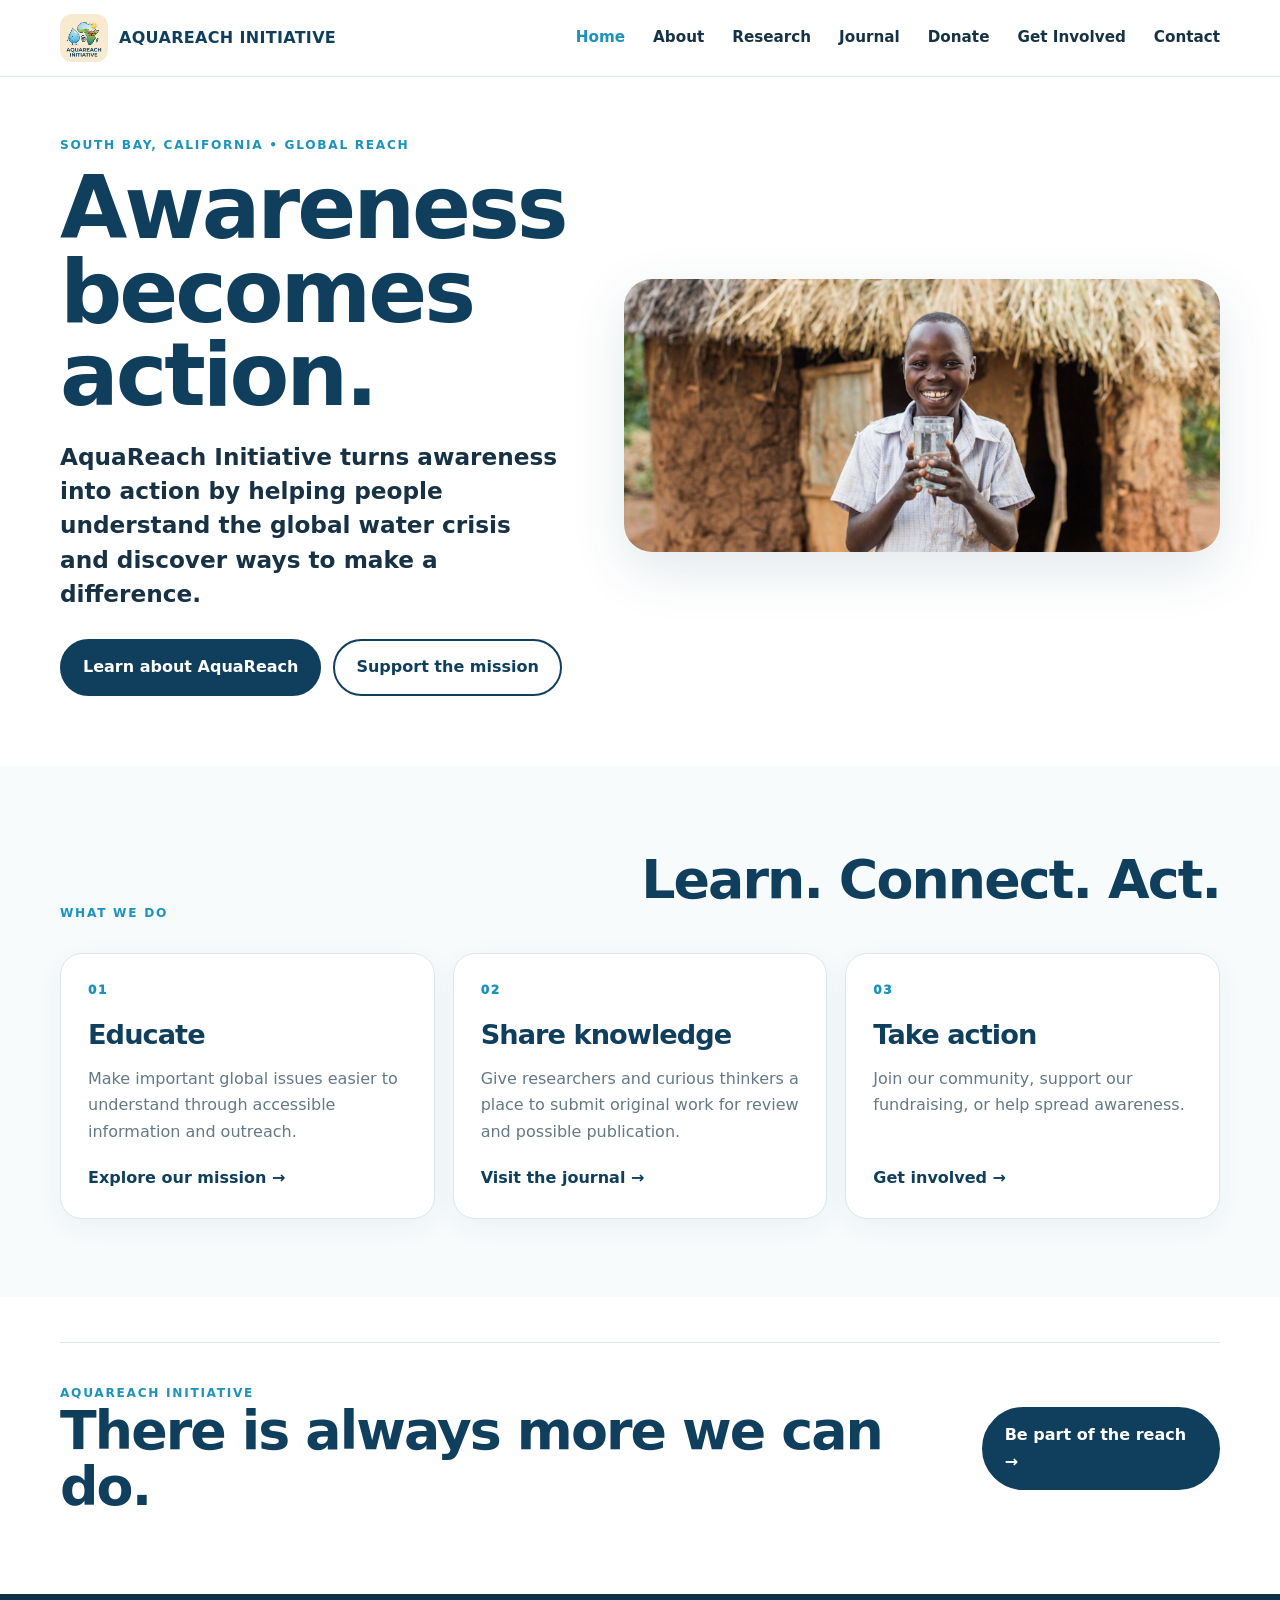
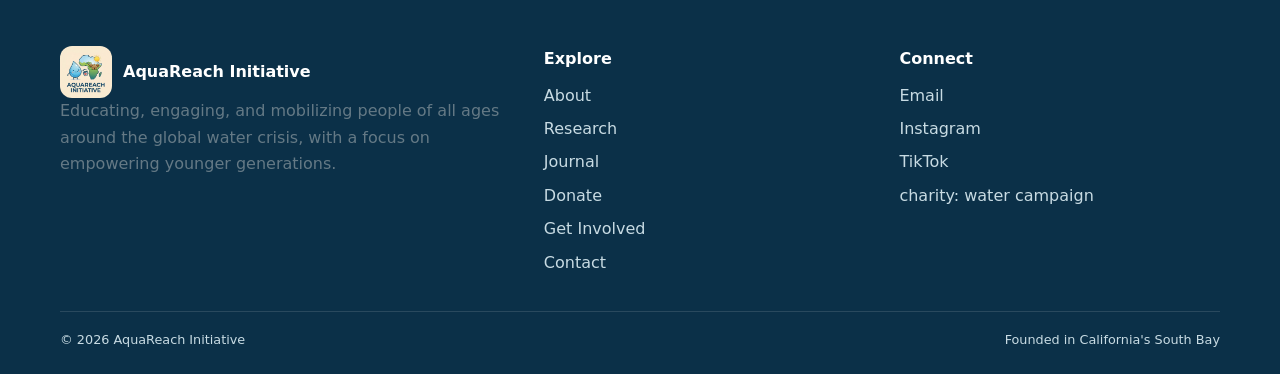
==== commit e765a251: "Update index.html" ====
--- a/index.html
+++ b/index.html
@@ -9,125 +9,71 @@
 
 <link rel="icon" type="image/png" href="assets/logo.png">
 
-<meta
-name="description"
-content="AquaReach Initiative is a student-led, community-driven initiative founded in California's South Bay. We educate, engage, and empower people of all ages to learn about global issues and take action.">
+<meta name="description" content="AquaReach Initiative is a student-led, community-driven initiative founded in California's South Bay. We educate, engage, and empower people of all ages to learn about global issues and take action.">
 
 <meta name="robots" content="index,follow">
 
 <meta property="og:title" content="AquaReach Initiative">
 <meta property="og:description" content="Awareness becomes action.">
-<meta
-property="og:image"
-content="https://aquareachinitiative.github.io/assets/logo.png">
+<meta property="og:image" content="https://aquareachinitiative.github.io/assets/logo.png">
 
 <link rel="stylesheet" href="styles.css">
 </head>
 
-
 <body>
 
 <header>
-
 <div class="container nav">
 
 <a class="brand" href="index.html">
-
-<img
-src="assets/logo.png"
-alt="AquaReach Initiative logo">
-
+<img src="assets/logo.png" alt="AquaReach Initiative logo">
 <span>AQUAREACH INITIATIVE</span>
-
-</a>
-
-
-<button
-class="menu"
-aria-label="Open navigation">
-☰
-</button>
-
+</a>
+
+<button class="menu" aria-label="Open navigation">☰</button>
 
 <nav class="links">
-
-<a href="index.html" class="active">
-Home
-</a>
-
-<a href="about.html">
-About
-</a>
-
-<a href="research.html">
-Research
-</a>
-
-<a href="journal.html">
-Journal
-</a>
-
-<a
-class="nav-cta"
-href="donate.html">
-Donate
-</a>
-
-<a href="get-involved.html">
-Get Involved
-</a>
-
-<a href="contact.html">
-Contact
-</a>
-
+<a href="index.html" class="active">Home</a>
+<a href="about.html">About</a>
+<a href="research.html">Research</a>
+<a href="journal.html">Journal</a>
+<a href="donate.html">Donate</a>
+<a href="get-involved.html">Get Involved</a>
+<a href="contact.html">Contact</a>
 </nav>
 
 </div>
-
 </header>
 
 
 <main>
 
-
 <section class="home-hero">
 
 <div class="container home-hero-grid">
-
 
 <div class="home-copy">
 
 <div class="eyebrow">
 South Bay, California • Global reach
 </div>
-
 
 <h1>
 Awareness<br>
 becomes action.
 </h1>
 
-
 <p class="hero-lead">
-AquaReach Initiative turns awareness into action by helping people
-understand the global water crisis and discover ways to make a
-difference.
-</p>
-
+AquaReach Initiative turns awareness into action by helping people understand the global water crisis and discover ways to make a difference.
+</p>
 
 <div class="buttons">
 
-<a
-class="btn primary"
-href="about.html">
+<a class="btn primary" href="about.html">
 Learn about AquaReach
 </a>
 
-
-<a
-class="btn secondary"
-href="donate.html">
+<a class="btn secondary" href="donate.html">
 Support the mission
 </a>
 
@@ -135,13 +81,8 @@
 
 </div>
 
-
 <div class="home-hero-photo">
-
-<img
-src="assets/hero-wide.jpg"
-alt="Child holding a glass of clean water">
-
+<img src="assets/hero-wide.jpg" alt="Child holding a glass of clean water">
 </div>
 
 </div>
@@ -149,11 +90,9 @@
 </section>
 
 
-
 <section class="home-actions">
 
 <div class="container">
-
 
 <div class="home-section-heading">
 
@@ -170,22 +109,16 @@
 
 <div class="cards">
 
-
-<a
-class="card action-card"
-href="about.html">
-
-<span class="action-number">
-01
-</span>
+<a class="card action-card" href="about.html">
+
+<span class="action-number">01</span>
 
 <h3>
 Educate
 </h3>
 
 <p>
-Make important global issues easier to understand through
-accessible information and outreach.
+Make important global issues easier to understand through accessible information and outreach.
 </p>
 
 <span class="arrow">
@@ -195,22 +128,16 @@
 </a>
 
 
-
-<a
-class="card action-card"
-href="research.html">
-
-<span class="action-number">
-02
-</span>
+<a class="card action-card" href="research.html">
+
+<span class="action-number">02</span>
 
 <h3>
 Share knowledge
 </h3>
 
 <p>
-Give researchers and curious thinkers a place to submit original
-work for review and possible publication.
+Give researchers and curious thinkers a place to submit original work for review and possible publication.
 </p>
 
 <span class="arrow">
@@ -220,22 +147,16 @@
 </a>
 
 
-
-<a
-class="card action-card"
-href="get-involved.html">
-
-<span class="action-number">
-03
-</span>
+<a class="card action-card" href="get-involved.html">
+
+<span class="action-number">03</span>
 
 <h3>
 Take action
 </h3>
 
 <p>
-Join our community, support our fundraising, or help spread
-awareness.
+Join our community, support our fundraising, or help spread awareness.
 </p>
 
 <span class="arrow">
@@ -244,7 +165,6 @@
 
 </a>
 
-
 </div>
 
 </div>
@@ -252,11 +172,9 @@
 </section>
 
 
-
 <section class="home-closing">
 
 <div class="container home-closing-inner">
-
 
 <div>
 
@@ -270,38 +188,28 @@
 
 </div>
 
-
-<a
-class="btn primary"
-href="get-involved.html">
+<a class="btn primary" href="get-involved.html">
 Be part of the reach →
 </a>
 
-
 </div>
 
 </section>
 
-
 </main>
 
 
-
 <footer>
 
 <div class="container">
 
-
 <div class="footer-grid">
 
-
 <div>
 
 <div class="footer-brand">
 
-<img
-src="assets/logo.png"
-alt="AquaReach Initiative logo">
+<img src="assets/logo.png" alt="AquaReach Initiative logo">
 
 <span>
 AquaReach Initiative
@@ -309,14 +217,11 @@
 
 </div>
 
-
-<p>
-Educating, engaging, and mobilizing people of all ages around the
-global water crisis, with a focus on empowering younger generations.
-</p>
-
-</div>
-
+<p>
+Educating, engaging, and mobilizing people of all ages around the global water crisis, with a focus on empowering younger generations.
+</p>
+
+</div>
 
 
 <div>
@@ -325,37 +230,18 @@
 Explore
 </h4>
 
-
 <div class="footer-links">
 
-<a href="about.html">
-About
-</a>
-
-<a href="research.html">
-Research
-</a>
-
-<a href="journal.html">
-Journal
-</a>
-
-<a href="donate.html">
-Donate
-</a>
-
-<a href="get-involved.html">
-Get Involved
-</a>
-
-<a href="contact.html">
-Contact
-</a>
-
-</div>
-
-</div>
-
+<a href="about.html">About</a>
+<a href="research.html">Research</a>
+<a href="journal.html">Journal</a>
+<a href="donate.html">Donate</a>
+<a href="get-involved.html">Get Involved</a>
+<a href="contact.html">Contact</a>
+
+</div>
+
+</div>
 
 
 <div>
@@ -364,34 +250,21 @@
 Connect
 </h4>
 
-
 <div class="footer-links">
 
 <a href="mailto:aquareachinitiative@gmail.com">
 Email
 </a>
 
-
-<a
-href="https://www.instagram.com/aquareachinitiative/"
-target="_blank"
-rel="noopener">
+<a href="https://www.instagram.com/aquareachinitiative/" target="_blank" rel="noopener">
 Instagram
 </a>
 
-
-<a
-href="https://www.tiktok.com/@aquareachinitiative"
-target="_blank"
-rel="noopener">
+<a href="https://www.tiktok.com/@aquareachinitiative" target="_blank" rel="noopener">
 TikTok
 </a>
 
-
-<a
-href="https://www.charitywater.org/aquareach-initiative/more-than-water-1"
-target="_blank"
-rel="noopener">
+<a href="https://www.charitywater.org/aquareach-initiative/more-than-water-1" target="_blank" rel="noopener">
 charity: water campaign
 </a>
 
@@ -399,9 +272,7 @@
 
 </div>
 
-
-</div>
-
+</div>
 
 
 <div class="copyright">
@@ -416,7 +287,6 @@
 
 </div>
 
-
 </div>
 
 </footer>
@@ -425,5 +295,4 @@
 <script src="script.js"></script>
 
 </body>
-
 </html>
